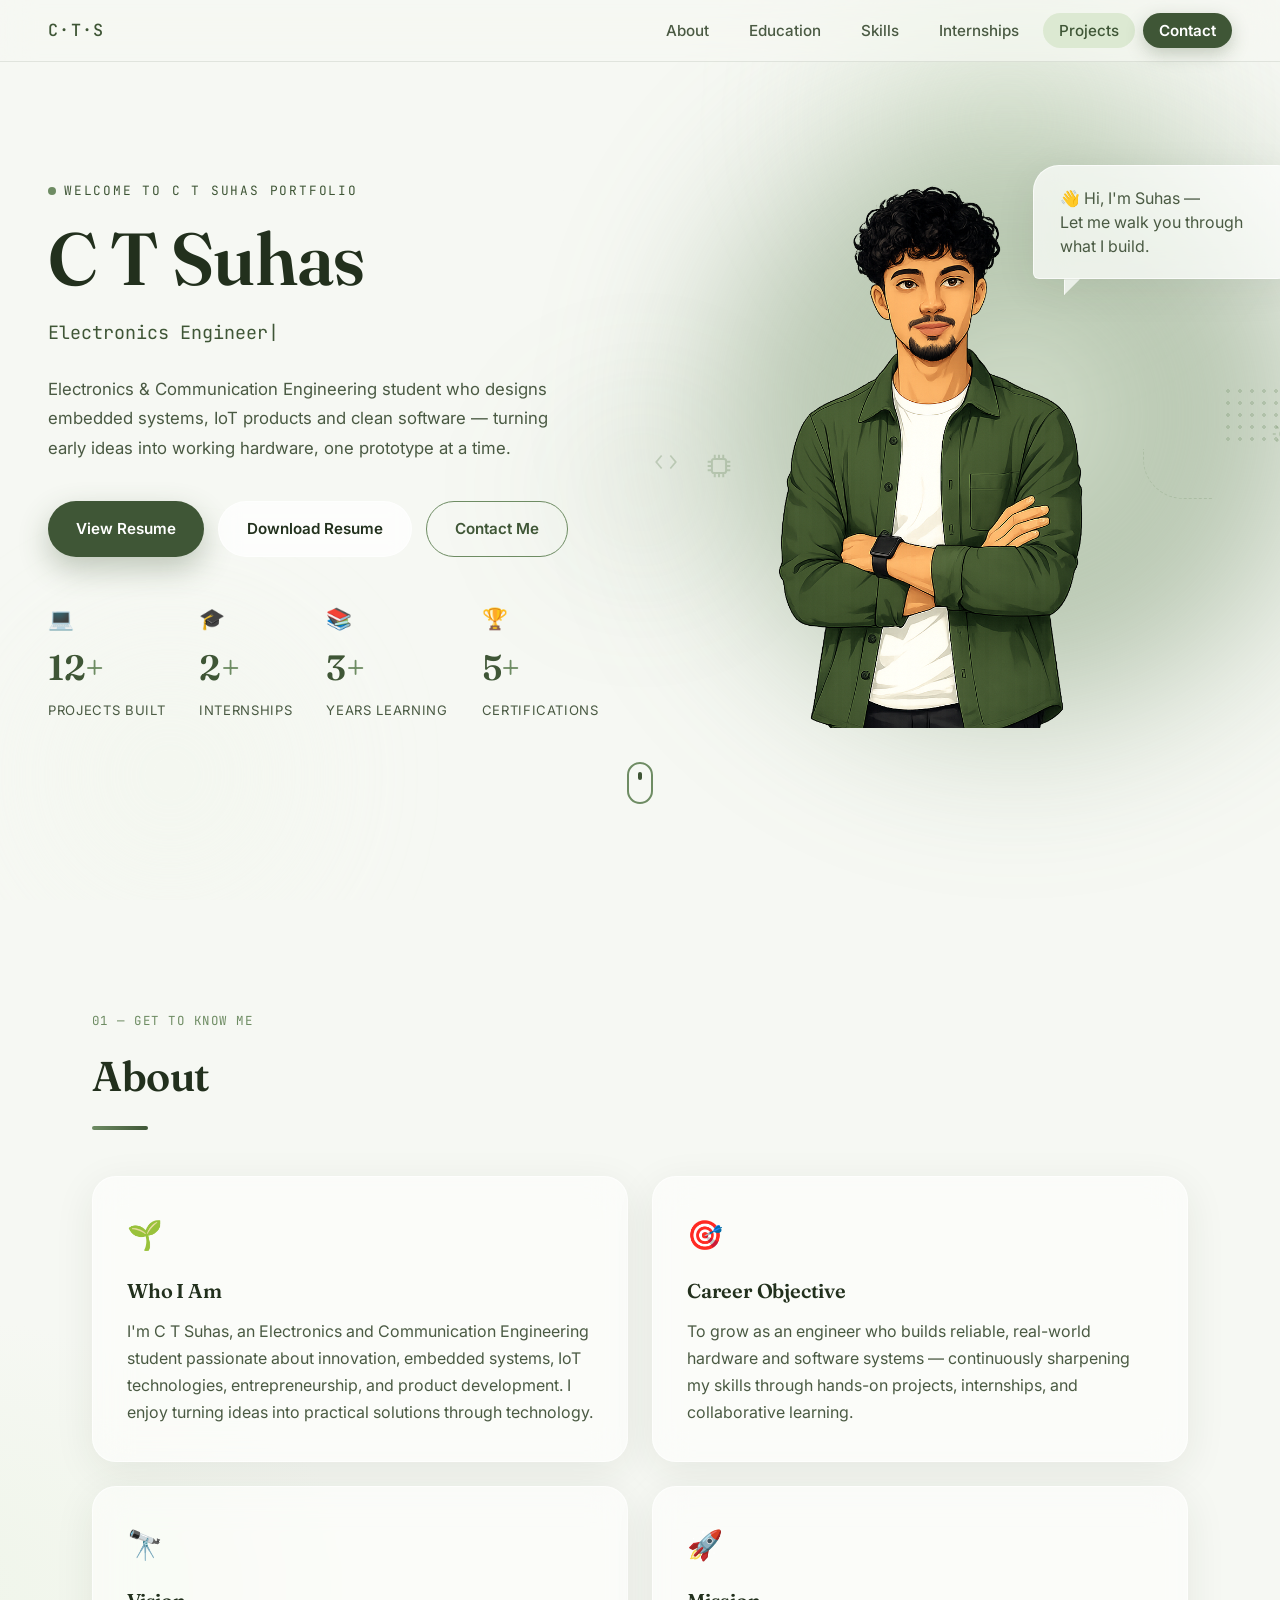
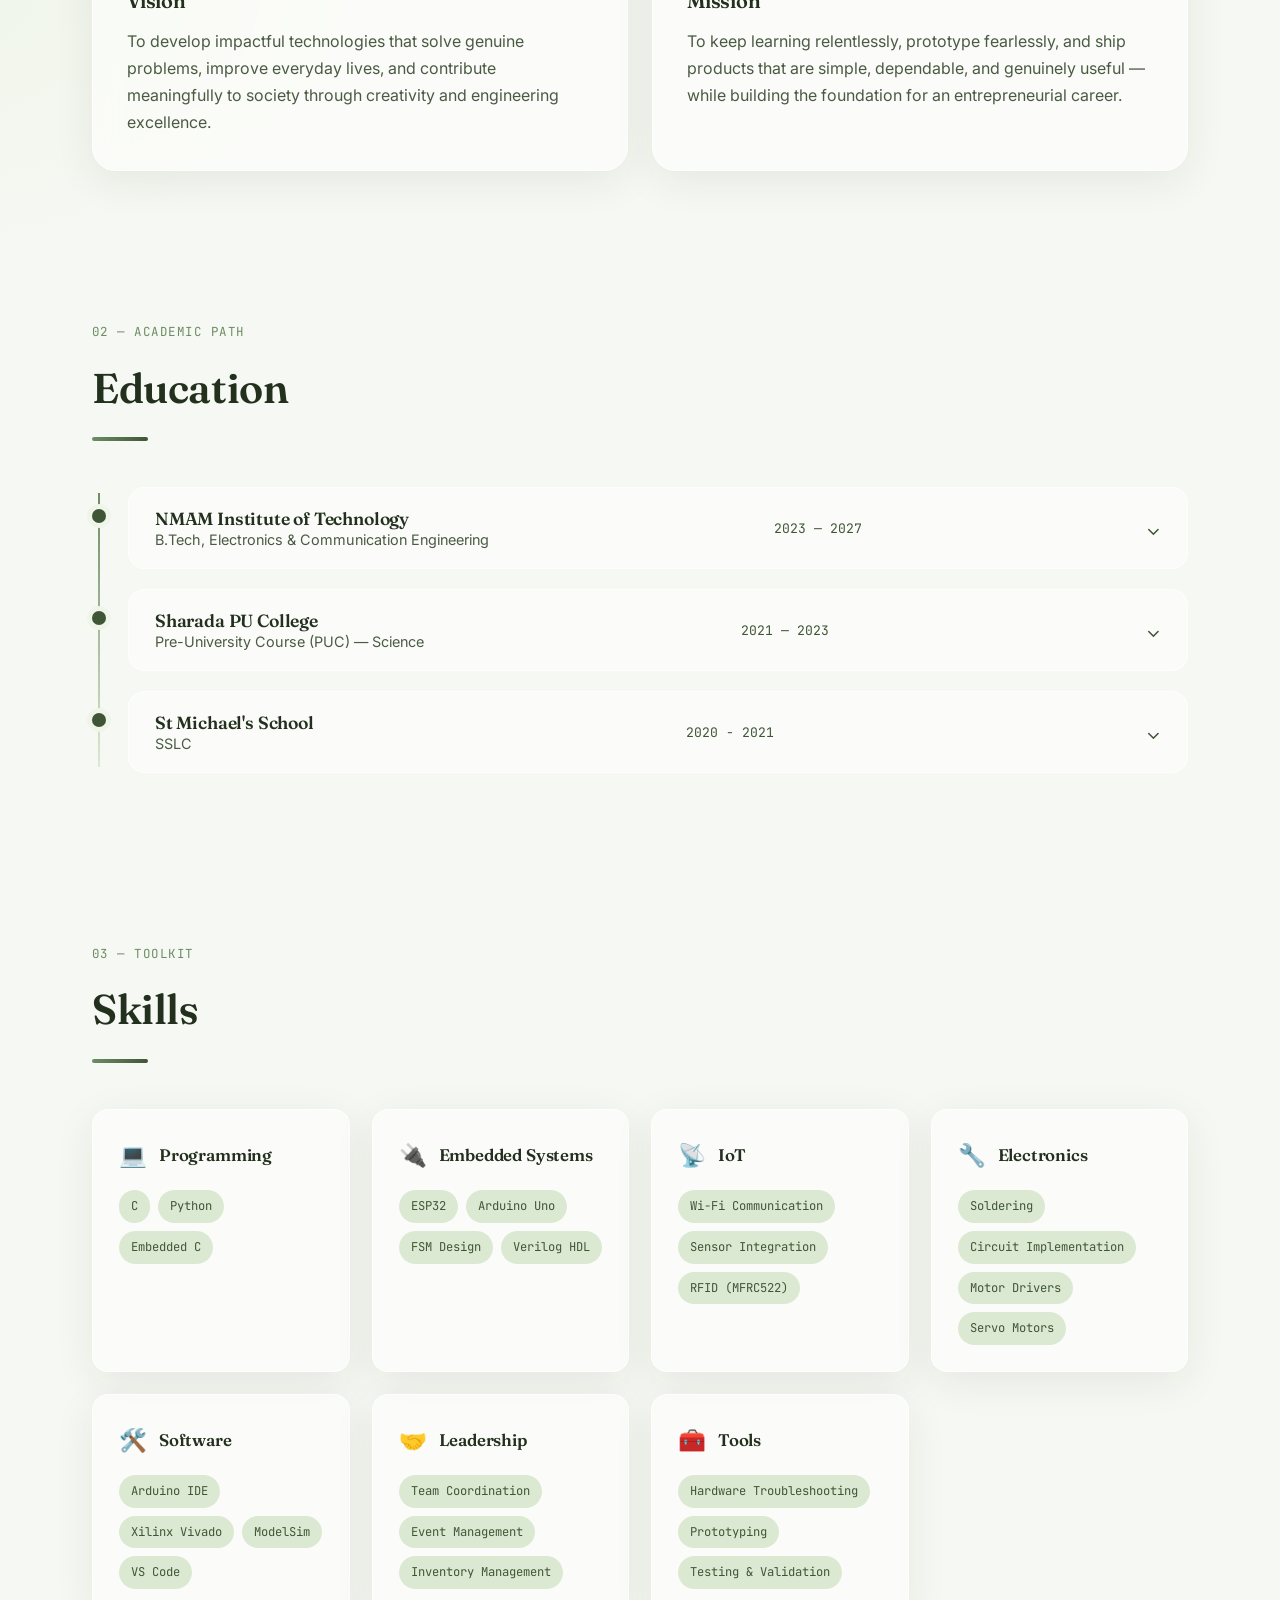
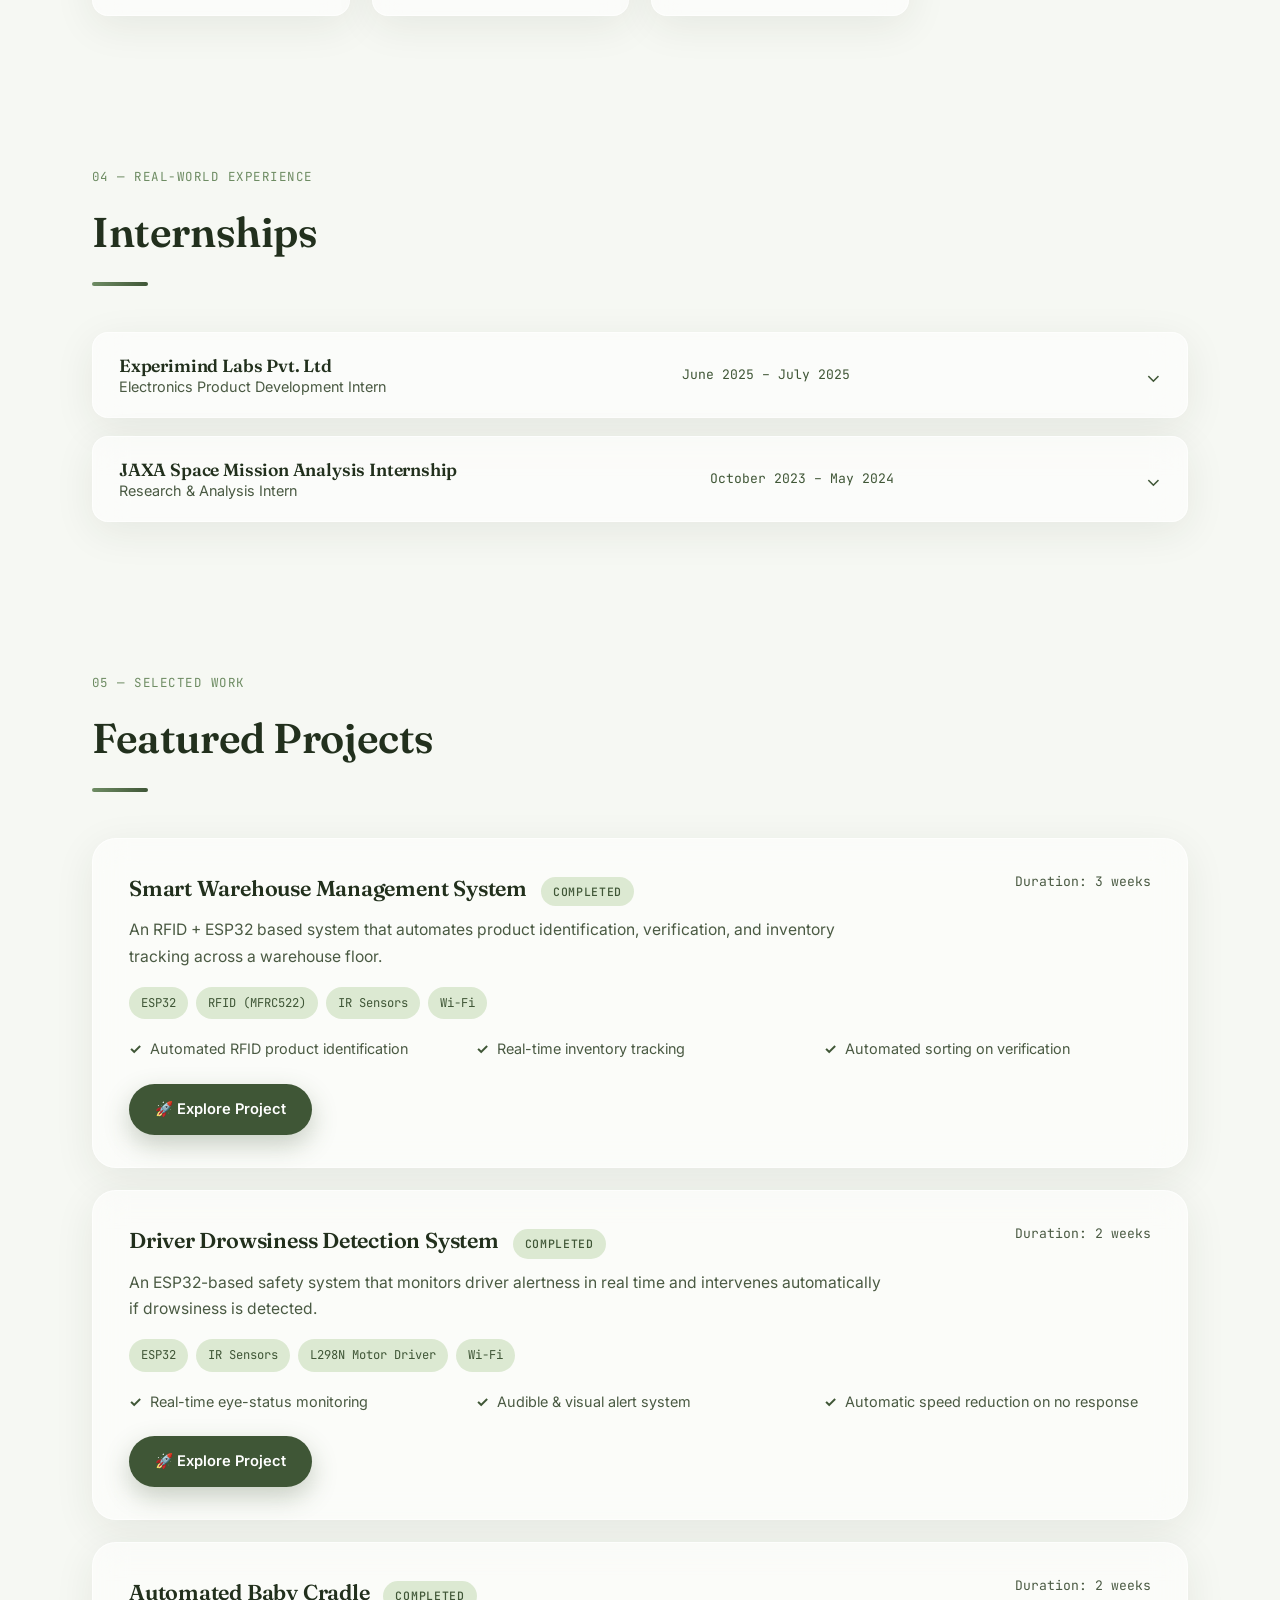
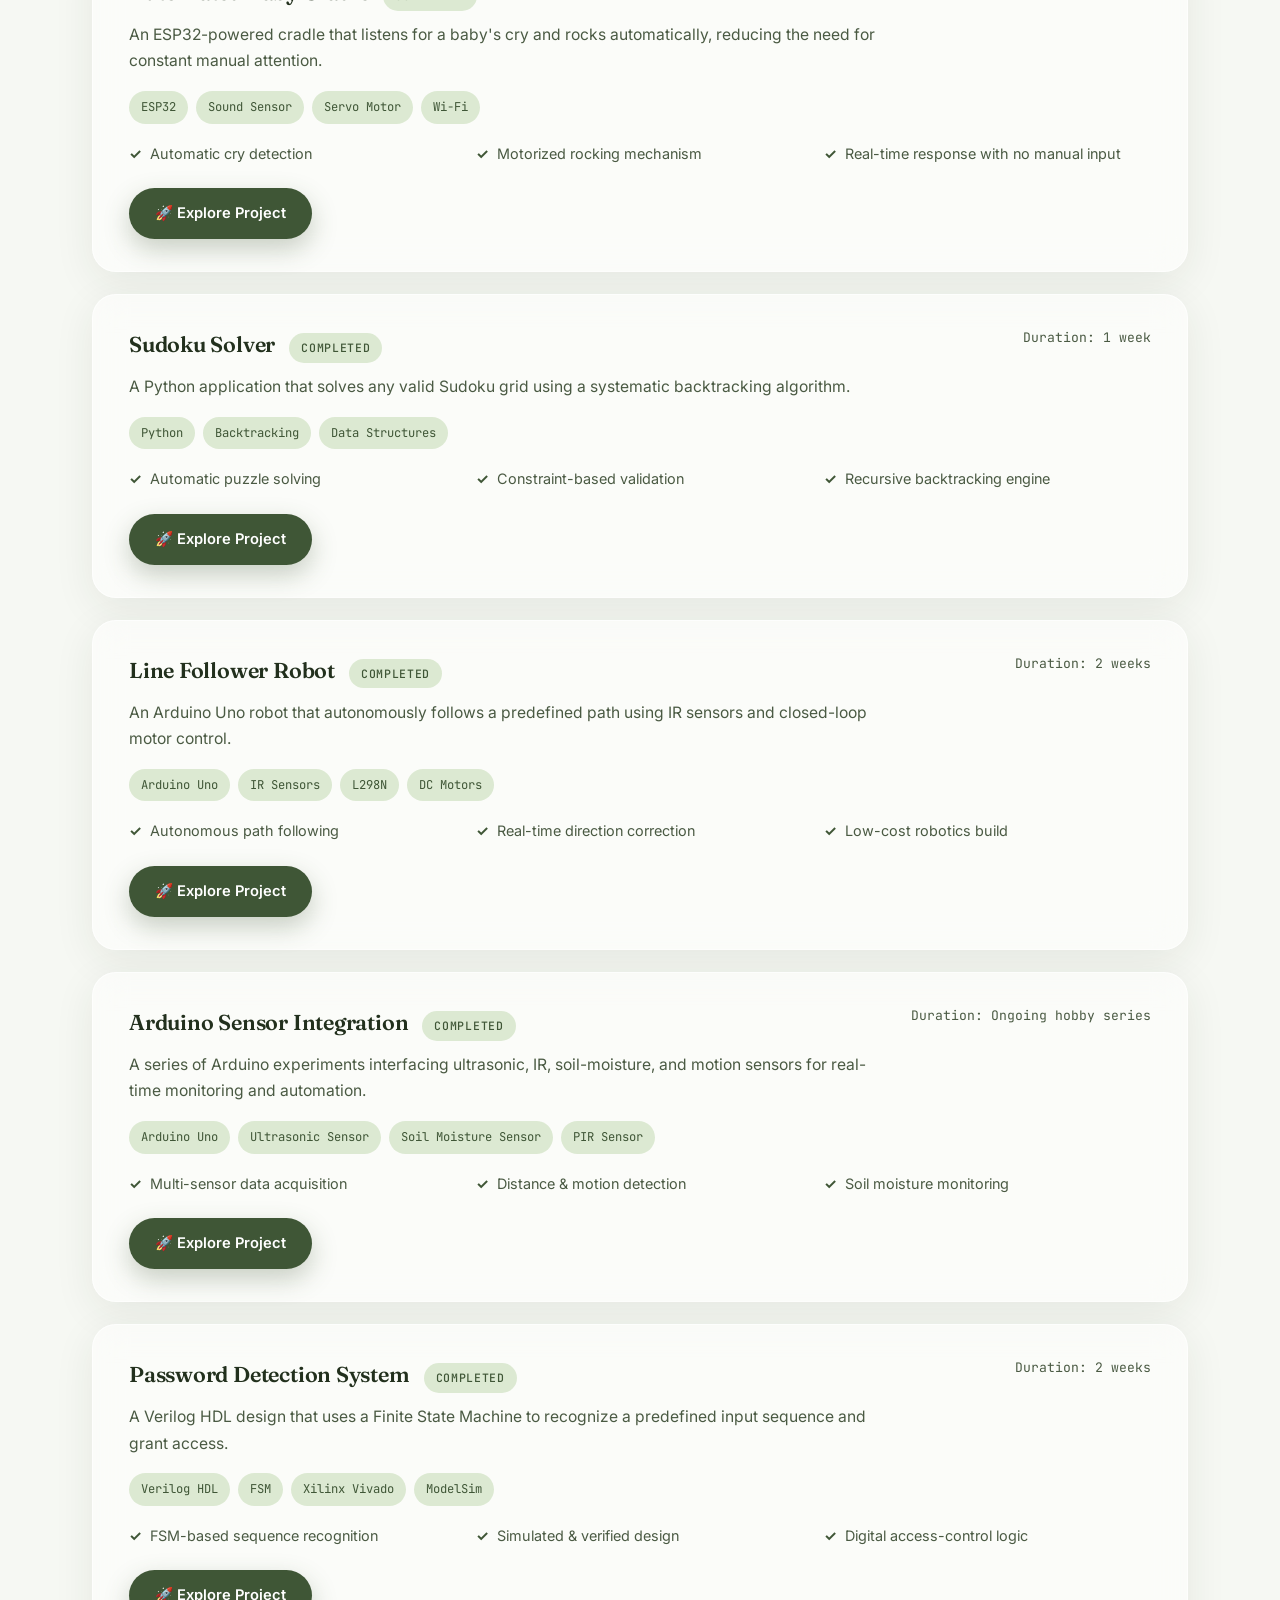
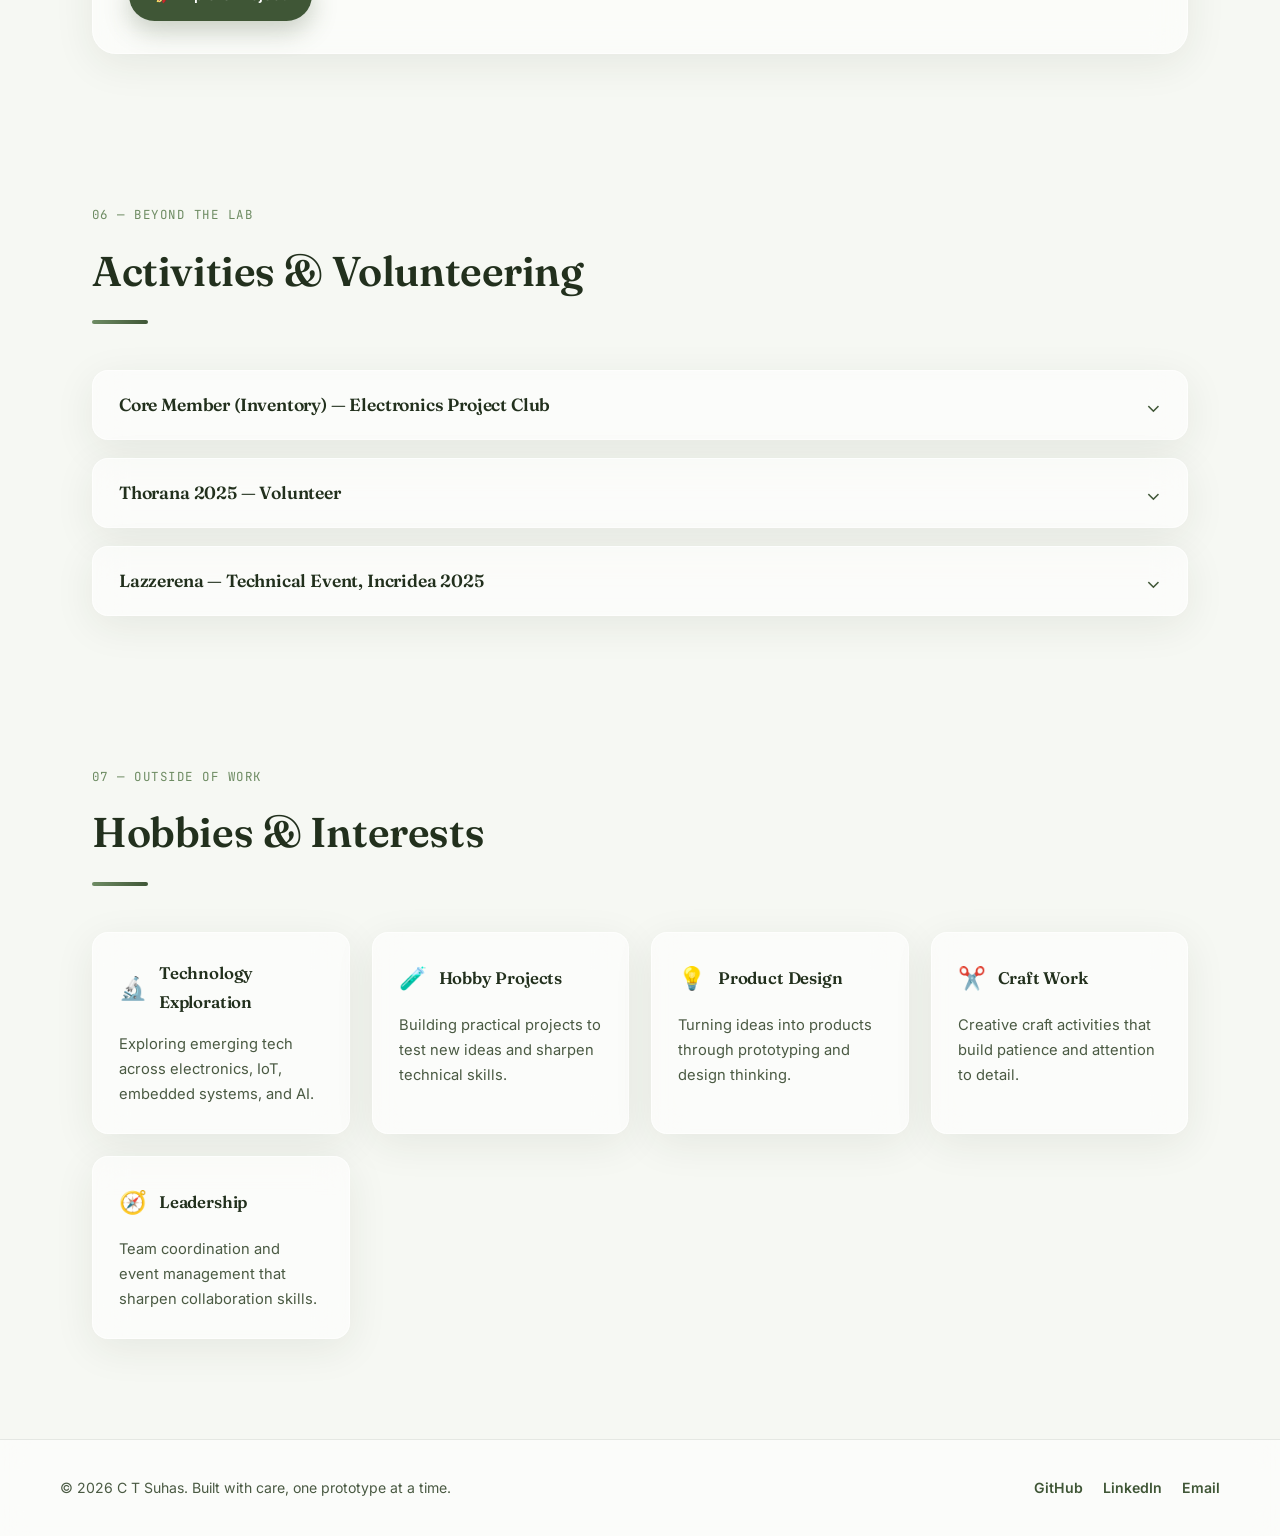
==== index.html @ 62b06393 "Initial portfolio deployment" ====
<!DOCTYPE html>
<html lang="en">
<head>
<meta charset="UTF-8">
<meta name="viewport" content="width=device-width, initial-scale=1.0">
<meta name="description" content="C T Suhas — Electronics &amp; Communication Engineering student, embedded systems and IoT builder, product-minded engineer.">
<title>C T Suhas — Portfolio</title>

<link rel="preconnect" href="https://fonts.googleapis.com">
<link rel="preconnect" href="https://fonts.gstatic.com" crossorigin>
<link href="https://fonts.googleapis.com/css2?family=Fraunces:opsz,wght@9..144,300;9..144,500;9..144,600;9..144,700&family=Inter:wght@300;400;500;600;700&family=JetBrains+Mono:wght@400;500&display=swap" rel="stylesheet">

<link rel="stylesheet" href="style.css">

<link rel="preload" as="image" href="assets/hero.png">
</head>
<body>

<!-- Scroll progress bar -->
<div class="scroll-progress" id="scrollProgress"></div>

<!-- FIXED NAVBAR -->
<nav class="navbar" id="navbar">
  <a href="#top" class="logo">C·T·S</a>

  <button class="nav-toggle" id="navToggle" aria-label="Toggle navigation" aria-expanded="false">
    <span></span><span></span><span></span>
  </button>

  <ul class="nav-links" id="navLinks">
    <li><a href="#about" data-nav>About</a></li>
    <li><a href="#education" data-nav>Education</a></li>
    <li><a href="#skills" data-nav>Skills</a></li>
    <li><a href="#internships" data-nav>Internships</a></li>
    <li><a href="#projects" data-nav>Projects</a></li>
    <li><a href="contact.html" class="nav-cta">Contact</a></li>
  </ul>
</nav>

<!-- HERO -->
<header class="hero" id="top">
  <div class="hero-orbs" aria-hidden="true">
    <span class="orb orb-1"></span>
    <span class="orb orb-2"></span>
    <span class="orb orb-3"></span>
  </div>

  <div class="hero-inner">
    <div class="hero-copy">
      <p class="eyebrow">Welcome to C T Suhas Portfolio</p>
      <h1 class="hero-name">C&nbsp;T&nbsp;Suhas</h1>
      <p class="hero-role">
        <span class="typing" id="typingText"></span><span class="cursor-blink">|</span>
      </p>
      <p class="hero-intro">
        Electronics &amp; Communication Engineering student who designs embedded systems,
        IoT products and clean software — turning early ideas into working hardware,
        one prototype at a time.
      </p>

      <div class="hero-actions">
        <a href="assets/C T_Suhas_Infosys_Resume.pdf" target="_blank" class="btn btn-primary">View Resume</a>
        <a href="assets/C T_Suhas_Infosys_Resume.pdf" download class="btn btn-ghost">Download Resume</a>
        <a href="contact.html" class="btn btn-outline">Contact Me</a>
      </div>

      <div class="hero-stats" id="counters">
        <div class="stat">
          <span class="stat-icon" aria-hidden="true">💻</span>
          <span class="stat-num" data-count="12">0</span>
          <span class="stat-label">Projects Built</span>
        </div>
        <div class="stat">
          <span class="stat-icon" aria-hidden="true">🎓</span>
          <span class="stat-num" data-count="2">0</span>
          <span class="stat-label">Internships</span>
        </div>
        <div class="stat">
          <span class="stat-icon" aria-hidden="true">📚</span>
          <span class="stat-num" data-count="3">0</span>
          <span class="stat-label">Years Learning</span>
        </div>
        <div class="stat">
          <span class="stat-icon" aria-hidden="true">🏆</span>
          <span class="stat-num" data-count="5">0</span>
          <span class="stat-label">Certifications</span>
        </div>
      </div>
    </div>

    <div class="hero-visual">
      <div class="hero-visual-deco" aria-hidden="true">
        <span class="deco-dots"></span>
        <svg class="deco-icon deco-chip" viewBox="0 0 24 24" fill="none" stroke="currentColor" stroke-width="1.4"><rect x="7" y="7" width="10" height="10" rx="1.5"/><path d="M9 7V4M12 7V4M15 7V4M9 20v-3M12 20v-3M15 20v-3M7 9H4M7 12H4M7 15H4M20 9h-3M20 12h-3M20 15h-3"/></svg>
        <svg class="deco-icon deco-code" viewBox="0 0 24 24" fill="none" stroke="currentColor" stroke-width="1.6"><path d="M8 6 3 12l5 6M16 6l5 6-5 6"/></svg>
        <svg class="deco-icon deco-gear" viewBox="0 0 24 24" fill="none" stroke="currentColor" stroke-width="1.3"><circle cx="12" cy="12" r="3.2"/><path d="M12 3v2.4M12 18.6V21M21 12h-2.4M5.4 12H3M18.1 5.9l-1.7 1.7M7.6 16.4l-1.7 1.7M18.1 18.1l-1.7-1.7M7.6 7.6 5.9 5.9"/></svg>
        <span class="deco-curve"></span>
      </div>

      <div class="hero-avatar" id="heroAvatar">
        <div class="hero-avatar-glow" aria-hidden="true"></div>
        <div class="hero-avatar-frame">
          <img src="assets/hero.png" class="hero-avatar-img" alt="C T Suhas illustrated avatar, arms crossed">
        </div>

        <div class="hero-avatar-bubble" id="heroAvatarBubble" role="status" aria-live="polite">
          <div class="hero-avatar-bubble-float">
            <button class="hero-avatar-bubble-close" id="heroAvatarBubbleClose" aria-label="Close message">&times;</button>
            <p>👋 Hi, I'm Suhas —<br>Let me walk you through what I build.</p>
          </div>
        </div>
      </div>

      <button class="hero-avatar-mobile-toggle" id="heroAvatarMobileToggle" aria-label="Show guide message">
        <img src="assets/hero.png" alt="C T Suhas avatar" class="hero-avatar-mobile-img">
      </button>

    </div>
  </div>

  <a href="#about" class="scroll-cue" aria-label="Scroll to About section">
    <span></span>
  </a>
</header>

<main class="container">

  <!-- ABOUT -->
  <section id="about" class="section">
    <p class="section-eyebrow">01 — Get to know me</p>
    <h2 class="section-title">About</h2>

    <div class="about-grid">
      <div class="about-card reveal">
        <div class="about-icon">🌱</div>
        <h3>Who I Am</h3>
        <p>
          I'm C T Suhas, an Electronics and Communication Engineering student passionate about
          innovation, embedded systems, IoT technologies, entrepreneurship, and product development.
          I enjoy turning ideas into practical solutions through technology.
        </p>
      </div>

      <div class="about-card reveal">
        <div class="about-icon">🎯</div>
        <h3>Career Objective</h3>
        <p>
          To grow as an engineer who builds reliable, real-world hardware and software systems —
          continuously sharpening my skills through hands-on projects, internships, and collaborative
          learning.
        </p>
      </div>

      <div class="about-card reveal">
        <div class="about-icon">🔭</div>
        <h3>Vision</h3>
        <p>
          To develop impactful technologies that solve genuine problems, improve everyday lives,
          and contribute meaningfully to society through creativity and engineering excellence.
        </p>
      </div>

      <div class="about-card reveal">
        <div class="about-icon">🚀</div>
        <h3>Mission</h3>
        <p>
          To keep learning relentlessly, prototype fearlessly, and ship products that are simple,
          dependable, and genuinely useful — while building the foundation for an entrepreneurial career.
        </p>
      </div>
    </div>
  </section>

  <!-- EDUCATION -->
  <section id="education" class="section">
    <p class="section-eyebrow">02 — Academic path</p>
    <h2 class="section-title">Education</h2>

    <div class="timeline">

      <div class="timeline-item reveal">
        <div class="timeline-dot"></div>
        <button class="timeline-header" data-accordion="edu1" aria-expanded="false">
          <div>
            <h3>NMAM Institute of Technology</h3>
            <p class="timeline-sub">B.Tech, Electronics &amp; Communication Engineering</p>
          </div>
          <span class="timeline-meta">2023 — 2027</span>
          <span class="chevron">⌄</span>
        </button>
        <div class="timeline-body" id="edu1">
          <div class="timeline-body-inner">
            <p><strong>Location:</strong> Nitte, Karkala</p>
            <p><strong>Degree:</strong> Bachelor of Technology in Electronics and Communication Engineering</p>
            <p><strong>Highlights:</strong> Core member of the Electronics Project Club, active in hands-on embedded systems and IoT project work alongside coursework.</p>
          </div>
        </div>
      </div>

      <div class="timeline-item reveal">
        <div class="timeline-dot"></div>
        <button class="timeline-header" data-accordion="edu2" aria-expanded="false">
          <div>
            <h3>Sharada PU College</h3>
            <p class="timeline-sub">Pre-University Course (PUC) — Science</p>
          </div>
          <span class="timeline-meta">2021 — 2023</span>
          <span class="chevron">⌄</span>
        </button>
        <div class="timeline-body" id="edu2">
          <div class="timeline-body-inner">
            <p><strong>Location:</strong> Kodial Bail, Mangalore</p>
            <p><strong>Focus:</strong> Physics, Chemistry, Mathematics — building the foundation for engineering studies.</p>
          </div>
        </div>
      </div>

      <div class="timeline-item reveal">
        <div class="timeline-dot"></div>
        <button class="timeline-header" data-accordion="edu3" aria-expanded="false">
          <div>
            <h3>St Michael's School</h3>
            <p class="timeline-sub">SSLC</p>
          </div>
          <span class="timeline-meta">2020 - 2021</span>
          <span class="chevron">⌄</span>
        </button>
        <div class="timeline-body" id="edu3">
          <div class="timeline-body-inner">
            <p><strong>Location:</strong> Madikeri</p>
            <p><strong>Achievements:</strong> Completed secondary schooling with a strong foundation in mathematics and science.</p>
          </div>
        </div>
      </div>

    </div>
  </section>

  <!-- SKILLS -->
  <section id="skills" class="section">
    <p class="section-eyebrow">03 — Toolkit</p>
    <h2 class="section-title">Skills</h2>

    <div class="skills-grid">

      <div class="skill-card reveal">
        <div class="skill-card-head">
          <span class="skill-icon">💻</span>
          <h3>Programming</h3>
        </div>
        <div class="skill-tags">
          <span>C</span><span>Python</span><span>Embedded C</span>
        </div>
      </div>

      <div class="skill-card reveal">
        <div class="skill-card-head">
          <span class="skill-icon">🔌</span>
          <h3>Embedded Systems</h3>
        </div>
        <div class="skill-tags">
          <span>ESP32</span><span>Arduino Uno</span><span>FSM Design</span><span>Verilog HDL</span>
        </div>
      </div>

      <div class="skill-card reveal">
        <div class="skill-card-head">
          <span class="skill-icon">📡</span>
          <h3>IoT</h3>
        </div>
        <div class="skill-tags">
          <span>Wi-Fi Communication</span><span>Sensor Integration</span><span>RFID (MFRC522)</span>
        </div>
      </div>

      <div class="skill-card reveal">
        <div class="skill-card-head">
          <span class="skill-icon">🔧</span>
          <h3>Electronics</h3>
        </div>
        <div class="skill-tags">
          <span>Soldering</span><span>Circuit Implementation</span><span>Motor Drivers</span><span>Servo Motors</span>
        </div>
      </div>

      <div class="skill-card reveal">
        <div class="skill-card-head">
          <span class="skill-icon">🛠️</span>
          <h3>Software</h3>
        </div>
        <div class="skill-tags">
          <span>Arduino IDE</span><span>Xilinx Vivado</span><span>ModelSim</span><span>VS Code</span>
        </div>
      </div>

      <div class="skill-card reveal">
        <div class="skill-card-head">
          <span class="skill-icon">🤝</span>
          <h3>Leadership</h3>
        </div>
        <div class="skill-tags">
          <span>Team Coordination</span><span>Event Management</span><span>Inventory Management</span>
        </div>
      </div>

      <div class="skill-card reveal">
        <div class="skill-card-head">
          <span class="skill-icon">🧰</span>
          <h3>Tools</h3>
        </div>
        <div class="skill-tags">
          <span>Hardware Troubleshooting</span><span>Prototyping</span><span>Testing &amp; Validation</span>
        </div>
      </div>

    </div>
  </section>

  <!-- INTERNSHIPS -->
  <section id="internships" class="section">
    <p class="section-eyebrow">04 — Real-world experience</p>
    <h2 class="section-title">Internships</h2>

    <div class="cards-stack">

      <article class="expand-card reveal">
        <button class="expand-header" data-accordion="intern1" aria-expanded="false">
          <div>
            <h3>Experimind Labs Pvt. Ltd</h3>
            <p class="expand-sub">Electronics Product Development Intern</p>
          </div>
          <span class="expand-meta">June 2025 – July 2025</span>
          <span class="chevron">⌄</span>
        </button>
        <div class="expand-body" id="intern1">
          <div class="expand-body-inner">
            <h4>Responsibilities</h4>
            <ul>
              <li>Circuit implementation and hardware integration for electronic products</li>
              <li>Prototype development, troubleshooting, and system testing</li>
              <li>Validation of electronic systems in collaboration with the engineering team</li>
            </ul>
            <h4>Technologies Used</h4>
            <div class="skill-tags"><span>Circuit Design</span><span>Hardware Integration</span><span>Testing &amp; Validation</span></div>
            <h4>Key Achievements</h4>
            <p>Contributed directly to real product development processes, gaining practical exposure to end-to-end hardware engineering workflows.</p>
          </div>
        </div>
      </article>

      <article class="expand-card reveal">
        <button class="expand-header" data-accordion="intern2" aria-expanded="false">
          <div>
            <h3>JAXA Space Mission Analysis Internship</h3>
            <p class="expand-sub">Research &amp; Analysis Intern</p>
          </div>
          <span class="expand-meta">October 2023 – May 2024</span>
          <span class="chevron">⌄</span>
        </button>
        <div class="expand-body" id="intern2">
          <div class="expand-body-inner">
            <h4>Responsibilities</h4>
            <ul>
              <li>In-depth study of JAXA space missions and their outcomes</li>
              <li>Analysis of mission success rates, failures, and technological advancements</li>
              <li>Research into satellite technology, robotics, and risk management</li>
            </ul>
            <h4>Technologies Used</h4>
            <div class="skill-tags"><span>Satellite Systems</span><span>Robotics</span><span>Risk Analysis</span></div>
            <h4>Key Achievements</h4>
            <p>Built a deeper understanding of modern aerospace systems and the engineering discipline behind space exploration.</p>
          </div>
        </div>
      </article>

    </div>
  </section>

  <!-- PROJECTS -->
  <section id="projects" class="section">
    <p class="section-eyebrow">05 — Selected work</p>
    <h2 class="section-title">Featured Projects</h2>

    <div class="projects-list">

      <article class="project-row reveal">
        <div class="project-row-head">
          <h3>Smart Warehouse Management System</h3>
          <span class="project-status status-completed">Completed</span>
        </div>
        <span class="project-meta">Duration: 3 weeks</span>
        <p class="project-desc">An RFID + ESP32 based system that automates product identification, verification, and inventory tracking across a warehouse floor.</p>
        <div class="project-tags skill-tags">
          <span>ESP32</span><span>RFID (MFRC522)</span><span>IR Sensors</span><span>Wi-Fi</span>
        </div>
        <ul class="project-features">
          <li>Automated RFID product identification</li>
          <li>Real-time inventory tracking</li>
          <li>Automated sorting on verification</li>
        </ul>
        <a href="Inventory management.html" class="project-explore">🚀 Explore Project</a>
      </article>

      <article class="project-row reveal">
        <div class="project-row-head">
          <h3>Driver Drowsiness Detection System</h3>
          <span class="project-status status-completed">Completed</span>
        </div>
        <span class="project-meta">Duration: 2 weeks</span>
        <p class="project-desc">An ESP32-based safety system that monitors driver alertness in real time and intervenes automatically if drowsiness is detected.</p>
        <div class="project-tags skill-tags">
          <span>ESP32</span><span>IR Sensors</span><span>L298N Motor Driver</span><span>Wi-Fi</span>
        </div>
        <ul class="project-features">
          <li>Real-time eye-status monitoring</li>
          <li>Audible &amp; visual alert system</li>
          <li>Automatic speed reduction on no response</li>
        </ul>
        <a href="Driver drowsiness.html" class="project-explore">🚀 Explore Project</a>
      </article>

      <article class="project-row reveal">
        <div class="project-row-head">
          <h3>Automated Baby Cradle</h3>
          <span class="project-status status-completed">Completed</span>
        </div>
        <span class="project-meta">Duration: 2 weeks</span>
        <p class="project-desc">An ESP32-powered cradle that listens for a baby's cry and rocks automatically, reducing the need for constant manual attention.</p>
        <div class="project-tags skill-tags">
          <span>ESP32</span><span>Sound Sensor</span><span>Servo Motor</span><span>Wi-Fi</span>
        </div>
        <ul class="project-features">
          <li>Automatic cry detection</li>
          <li>Motorized rocking mechanism</li>
          <li>Real-time response with no manual input</li>
        </ul>
        <a href="Baby cradle.html" class="project-explore">🚀 Explore Project</a>
      </article>

      <article class="project-row reveal">
        <div class="project-row-head">
          <h3>Sudoku Solver</h3>
          <span class="project-status status-completed">Completed</span>
        </div>
        <span class="project-meta">Duration: 1 week</span>
        <p class="project-desc">A Python application that solves any valid Sudoku grid using a systematic backtracking algorithm.</p>
        <div class="project-tags skill-tags">
          <span>Python</span><span>Backtracking</span><span>Data Structures</span>
        </div>
        <ul class="project-features">
          <li>Automatic puzzle solving</li>
          <li>Constraint-based validation</li>
          <li>Recursive backtracking engine</li>
        </ul>
        <a href="Sudoku solver.html" class="project-explore">🚀 Explore Project</a>
      </article>

      <article class="project-row reveal">
        <div class="project-row-head">
          <h3>Line Follower Robot</h3>
          <span class="project-status status-completed">Completed</span>
        </div>
        <span class="project-meta">Duration: 2 weeks</span>
        <p class="project-desc">An Arduino Uno robot that autonomously follows a predefined path using IR sensors and closed-loop motor control.</p>
        <div class="project-tags skill-tags">
          <span>Arduino Uno</span><span>IR Sensors</span><span>L298N</span><span>DC Motors</span>
        </div>
        <ul class="project-features">
          <li>Autonomous path following</li>
          <li>Real-time direction correction</li>
          <li>Low-cost robotics build</li>
        </ul>
        <a href="Line follower.html" class="project-explore">🚀 Explore Project</a>
      </article>

      <article class="project-row reveal">
        <div class="project-row-head">
          <h3>Arduino Sensor Integration</h3>
          <span class="project-status status-completed">Completed</span>
        </div>
        <span class="project-meta">Duration: Ongoing hobby series</span>
        <p class="project-desc">A series of Arduino experiments interfacing ultrasonic, IR, soil-moisture, and motion sensors for real-time monitoring and automation.</p>
        <div class="project-tags skill-tags">
          <span>Arduino Uno</span><span>Ultrasonic Sensor</span><span>Soil Moisture Sensor</span><span>PIR Sensor</span>
        </div>
        <ul class="project-features">
          <li>Multi-sensor data acquisition</li>
          <li>Distance &amp; motion detection</li>
          <li>Soil moisture monitoring</li>
        </ul>
        <a href="Sensor integration.html" class="project-explore">🚀 Explore Project</a>
      </article>

      <article class="project-row reveal">
        <div class="project-row-head">
          <h3>Password Detection System</h3>
          <span class="project-status status-completed">Completed</span>
        </div>
        <span class="project-meta">Duration: 2 weeks</span>
        <p class="project-desc">A Verilog HDL design that uses a Finite State Machine to recognize a predefined input sequence and grant access.</p>
        <div class="project-tags skill-tags">
          <span>Verilog HDL</span><span>FSM</span><span>Xilinx Vivado</span><span>ModelSim</span>
        </div>
        <ul class="project-features">
          <li>FSM-based sequence recognition</li>
          <li>Simulated &amp; verified design</li>
          <li>Digital access-control logic</li>
        </ul>
        <a href="Password detector.html" class="project-explore">🚀 Explore Project</a>
      </article>

    </div>
  </section>

  <!-- ACTIVITIES -->
  <section id="activities" class="section">
    <p class="section-eyebrow">06 — Beyond the lab</p>
    <h2 class="section-title">Activities &amp; Volunteering</h2>

    <div class="cards-stack">
      <article class="expand-card reveal">
        <button class="expand-header" data-accordion="activity1" aria-expanded="false">
          <div><h3>Core Member (Inventory) — Electronics Project Club</h3></div>
          <span class="chevron">⌄</span>
        </button>
        <div class="expand-body" id="activity1">
          <div class="expand-body-inner">
            <p>Managed inventory of electronic components, tools, and project resources, ensuring equipment availability for technical projects and workshops.</p>
          </div>
        </div>
      </article>

      <article class="expand-card reveal">
        <button class="expand-header" data-accordion="activity2" aria-expanded="false">
          <div><h3>Thorana 2025 — Volunteer</h3></div>
          <span class="chevron">⌄</span>
        </button>
        <div class="expand-body" id="activity2">
          <div class="expand-body-inner">
            <p>Contributed to organizing NMAM Institute of Technology's major cultural and technical fest — coordination, logistics, and on-site operations.</p>
          </div>
        </div>
      </article>

      <article class="expand-card reveal">
        <button class="expand-header" data-accordion="activity3" aria-expanded="false">
          <div><h3>Lazzerena — Technical Event, Incridea 2025</h3></div>
          <span class="chevron">⌄</span>
        </button>
        <div class="expand-body" id="activity3">
          <div class="expand-body-inner">
            <p>Assisted with event setup, participant coordination, and technical support for a flagship technical competition.</p>
          </div>
        </div>
      </article>
    </div>
  </section>

  <!-- HOBBIES -->
  <section id="hobbies" class="section">
    <p class="section-eyebrow">07 — Outside of work</p>
    <h2 class="section-title">Hobbies &amp; Interests</h2>

    <div class="skills-grid">
      <div class="skill-card reveal"><div class="skill-card-head"><span class="skill-icon">🔬</span><h3>Technology Exploration</h3></div><p class="skill-text">Exploring emerging tech across electronics, IoT, embedded systems, and AI.</p></div>
      <div class="skill-card reveal"><div class="skill-card-head"><span class="skill-icon">🧪</span><h3>Hobby Projects</h3></div><p class="skill-text">Building practical projects to test new ideas and sharpen technical skills.</p></div>
      <div class="skill-card reveal"><div class="skill-card-head"><span class="skill-icon">💡</span><h3>Product Design</h3></div><p class="skill-text">Turning ideas into products through prototyping and design thinking.</p></div>
      <div class="skill-card reveal"><div class="skill-card-head"><span class="skill-icon">✂️</span><h3>Craft Work</h3></div><p class="skill-text">Creative craft activities that build patience and attention to detail.</p></div>
      <div class="skill-card reveal"><div class="skill-card-head"><span class="skill-icon">🧭</span><h3>Leadership</h3></div><p class="skill-text">Team coordination and event management that sharpen collaboration skills.</p></div>
    </div>
  </section>

</main>

<!-- FOOTER -->
<footer class="site-footer">
  <div class="footer-inner">
    <p>&copy; <span id="year"></span> C T Suhas. Built with care, one prototype at a time.</p>
    <div class="footer-socials">
      <a href="https://github.com/" target="_blank" aria-label="GitHub">GitHub</a>
      <a href="https://linkedin.com/" target="_blank" aria-label="LinkedIn">LinkedIn</a>
      <a href="mailto:ctsuhas00@gmail.com" aria-label="Email">Email</a>
    </div>
  </div>
</footer>

<button class="back-to-top" id="backToTop" aria-label="Back to top">↑</button>

<script src="script.js"></script>
</body>
</html>
---- style.css ----
/* =====================================================================
   C T SUHAS — PORTFOLIO
   Design tokens: soft sage green + off-white, subtle glassmorphism.
   Display face: Fraunces (editorial serif, used sparingly for headings)
   Body/UI face: Inter | Utility/label face: JetBrains Mono
===================================================================== */

:root{
  /* -- palette -- */
  --bg:            #F6F8F3;
  --bg-deep:       #EAF0E3;
  --surface:       #FFFFFF;
  --glass:         rgba(255,255,255,0.55);
  --glass-strong:  rgba(255,255,255,0.72);
  --glass-border:  rgba(255,255,255,0.65);

  --forest:        #22301D;   /* primary text */
  --forest-soft:   #4A5A43;   /* secondary text */
  --sage:          #6E8C63;   /* primary accent */
  --sage-deep:     #3F5636;   /* deep accent / hover */
  --sage-pale:     #DCE9D2;   /* pale fill */
  --sage-mist:     #EFF5E9;   /* faint fill */

  --line:          rgba(34,48,29,0.10);

  /* -- type -- */
  --font-display: 'Fraunces', serif;
  --font-body: 'Inter', sans-serif;
  --font-mono: 'JetBrains Mono', monospace;

  /* -- layout -- */
  --radius-lg: 24px;
  --radius-md: 16px;
  --radius-sm: 10px;
  --shadow-soft: 0 10px 40px rgba(34,48,29,0.08);
  --shadow-lift: 0 20px 60px rgba(34,48,29,0.14);
  --ease: cubic-bezier(0.22, 1, 0.36, 1);
}

/* =========================
   RESET & BASE
========================= */
*, *::before, *::after{
  margin:0; padding:0; box-sizing:border-box;
}

html{
  scroll-behavior:smooth;
}

body{
  font-family:var(--font-body);
  background:
    radial-gradient(1100px 600px at 85% -10%, var(--bg-deep) 0%, transparent 60%),
    radial-gradient(900px 500px at -10% 20%, var(--sage-mist) 0%, transparent 55%),
    var(--bg);
  color:var(--forest);
  line-height:1.7;
  -webkit-font-smoothing:antialiased;
  overflow-x:hidden;
}

img{ max-width:100%; display:block; }
a{ color:inherit; }
ul{ list-style:none; }

::selection{ background:var(--sage-pale); color:var(--forest); }

:focus-visible{
  outline:2px solid var(--sage-deep);
  outline-offset:3px;
  border-radius:4px;
}

@media (prefers-reduced-motion: reduce){
  *{ animation-duration:0.001ms !important; animation-iteration-count:1 !important; transition-duration:0.001ms !important; scroll-behavior:auto !important; }
}

h1,h2,h3,h4{
  font-family:var(--font-display);
  color:var(--forest);
  font-weight:600;
  letter-spacing:-0.01em;
}

p{ color:var(--forest-soft); }

/* =========================
   SCROLL PROGRESS BAR
========================= */
.scroll-progress{
  position:fixed;
  top:0; left:0;
  height:3px;
  width:0%;
  background:linear-gradient(90deg, var(--sage), var(--sage-deep));
  z-index:2000;
  transition:width 0.1s linear;
}

/* =========================
   NAVBAR
========================= */
.navbar{
  position:fixed;
  top:0; left:0; right:0;
  z-index:1000;
  display:flex;
  align-items:center;
  justify-content:space-between;
  padding:16px 48px;
  background:rgba(246,248,243,0.65);
  backdrop-filter:blur(16px) saturate(140%);
  -webkit-backdrop-filter:blur(16px) saturate(140%);
  border-bottom:1px solid var(--line);
  transition:padding 0.3s var(--ease), background 0.3s var(--ease), box-shadow 0.3s var(--ease);
}

.navbar.scrolled{
  padding:10px 48px;
  box-shadow:var(--shadow-soft);
}

.logo{
  font-family:var(--font-mono);
  font-weight:500;
  font-size:1.05rem;
  letter-spacing:0.08em;
  color:var(--sage-deep);
  text-decoration:none;
}

.nav-links{
  display:flex;
  align-items:center;
  gap:8px;
}

.nav-links li a{
  position:relative;
  text-decoration:none;
  font-weight:500;
  font-size:0.95rem;
  color:var(--forest-soft);
  padding:8px 16px;
  border-radius:100px;
  transition:color 0.25s var(--ease), background 0.25s var(--ease);
}

.nav-links li a:hover{
  color:var(--forest);
  background:var(--glass-strong);
}

.nav-links li a.active{
  color:var(--sage-deep);
  background:var(--sage-pale);
}

.nav-cta{
  background:var(--sage-deep) !important;
  color:#fff !important;
  font-weight:600 !important;
  box-shadow:0 6px 18px rgba(63,86,54,0.28);
}

.nav-cta:hover{
  background:var(--forest) !important;
  transform:translateY(-1px);
}

.nav-toggle{
  display:none;
  flex-direction:column;
  gap:5px;
  background:none;
  border:none;
  cursor:pointer;
  padding:6px;
}

.nav-toggle span{
  width:22px; height:2px;
  background:var(--forest);
  border-radius:2px;
  transition:0.3s var(--ease);
}

/* =========================
   HERO
========================= */
.hero{
  position:relative;
  min-height:100vh;
  display:flex;
  flex-direction:column;
  justify-content:center;
  padding:140px 48px 60px;
  overflow:hidden;
}

.hero-orbs{
  position:absolute;
  inset:0;
  z-index:0;
  pointer-events:none;
}

.orb{
  position:absolute;
  border-radius:50%;
  filter:blur(70px);
  opacity:0.55;
  animation:float 16s ease-in-out infinite;
}

.orb-1{
  width:420px; height:420px;
  background:radial-gradient(circle, var(--sage-pale), transparent 70%);
  top:-10%; right:5%;
}

.orb-2{
  width:340px; height:340px;
  background:radial-gradient(circle, var(--sage-mist), transparent 70%);
  bottom:-5%; left:0%;
  animation-delay:-6s;
}

.orb-3{
  width:260px; height:260px;
  background:radial-gradient(circle, rgba(110,140,99,0.25), transparent 70%);
  top:40%; left:40%;
  animation-delay:-10s;
}

@keyframes float{
  0%,100%{ transform:translate(0,0) scale(1); }
  50%{ transform:translate(30px,-30px) scale(1.08); }
}

.hero-inner{
  position:relative;
  z-index:1;
  max-width:1200px;
  margin:0 auto;
  width:100%;
  display:grid;
  grid-template-columns:1.15fr 0.85fr;
  gap:64px;
  align-items:center;
}

.eyebrow{
  font-family:var(--font-mono);
  font-size:0.8rem;
  letter-spacing:0.14em;
  text-transform:uppercase;
  color:var(--sage-deep);
  margin-bottom:18px;
  display:inline-flex;
  align-items:center;
  gap:8px;
}

.eyebrow::before{
  content:'';
  width:8px; height:8px;
  border-radius:50%;
  background:var(--sage);
  display:inline-block;
}

.hero-name{
  font-size:clamp(2.6rem, 6vw, 4.6rem);
  line-height:1.05;
  margin-bottom:20px;
}

.hero-role{
  font-family:var(--font-mono);
  font-size:1.15rem;
  color:var(--sage-deep);
  margin-bottom:26px;
  min-height:1.6em;
}

.cursor-blink{
  animation:blink 0.9s step-end infinite;
  color:var(--sage-deep);
}

@keyframes blink{
  50%{ opacity:0; }
}

.hero-intro{
  max-width:520px;
  font-size:1.05rem;
  line-height:1.75;
  color:var(--forest-soft);
  margin-bottom:38px;
}

.hero-actions{
  display:flex;
  flex-wrap:wrap;
  gap:14px;
  margin-bottom:52px;
}

.btn{
  display:inline-flex;
  align-items:center;
  justify-content:center;
  text-decoration:none;
  font-weight:600;
  font-size:0.95rem;
  padding:14px 28px;
  border-radius:100px;
  transition:transform 0.25s var(--ease), box-shadow 0.25s var(--ease), background 0.25s var(--ease), color 0.25s var(--ease);
}

.btn-primary{
  background:var(--sage-deep);
  color:#fff;
  box-shadow:0 12px 30px rgba(63,86,54,0.30);
}
.btn-primary:hover{ transform:translateY(-2px); box-shadow:0 16px 36px rgba(63,86,54,0.38); }

.btn-ghost{
  background:var(--glass-strong);
  color:var(--forest);
  border:1px solid var(--glass-border);
  backdrop-filter:blur(10px);
}
.btn-ghost:hover{ background:var(--surface); transform:translateY(-2px); }

.btn-outline{
  background:transparent;
  color:var(--sage-deep);
  border:1.5px solid var(--sage);
}
.btn-outline:hover{ background:var(--sage-pale); transform:translateY(-2px); }

.hero-stats{
  display:flex;
  flex-wrap:wrap;
  gap:34px;
}

.stat{
  display:flex;
  flex-direction:column;
  align-items:flex-start;
  gap:2px;
}

.stat-icon{
  font-size:1.3rem;
  line-height:1;
  margin-bottom:6px;
  display:block;
}

.stat-num{
  display:block;
  font-family:var(--font-display);
  font-size:2.2rem;
  font-weight:600;
  color:var(--sage-deep);
  letter-spacing:-0.01em;
}

.stat-num::after{
  content:'+';
  color:var(--sage);
}

.stat-label{
  font-size:0.82rem;
  color:var(--forest-soft);
  text-transform:uppercase;
  letter-spacing:0.05em;
}

.hero-visual{
  display:flex;
  justify-content:center;
  position:relative;
}

/* Decorative layer behind the hero avatar — subtle embedded-systems motifs
   in the existing sage palette. Purely ambient; never competes with the
   illustration for attention. */
.hero-visual-deco{
  position:absolute;
  inset:-8% -14%;
  z-index:0;
  pointer-events:none;
}

.deco-dots{
  position:absolute;
  right:2%;
  bottom:10%;
  width:64px; height:64px;
  background-image:radial-gradient(var(--sage) 1.6px, transparent 1.6px);
  background-size:12px 12px;
  opacity:0.28;
}

.deco-icon{
  position:absolute;
  color:var(--sage);
  opacity:0.32;
  animation:decoFloat 8s ease-in-out infinite;
}

.deco-chip{ width:34px; height:34px; top:8%; left:2%; animation-delay:-1s; }
.deco-code{ width:26px; height:26px; top:46%; left:-6%; animation-delay:-4s; }
.deco-gear{ width:30px; height:30px; bottom:24%; right:0%; animation-delay:-2.5s; }

@keyframes decoFloat{
  0%,100%{ transform:translateY(0) rotate(0deg); }
  50%{ transform:translateY(-10px) rotate(4deg); }
}

.deco-curve{
  position:absolute;
  top:12%;
  right:14%;
  width:70px; height:50px;
  border-left:1.5px dashed var(--sage);
  border-bottom:1.5px dashed var(--sage);
  border-radius:0 0 0 40px;
  opacity:0.25;
}

/* =====================================================================
   HERO AVATAR SYSTEM
   Fully independent of the Contact avatar below — different classes,
   different IDs, different behavior (this one docks into a floating
   assistant on scroll; Contact's never does). Editing anything in this
   block cannot affect the Contact avatar and vice versa.
===================================================================== */
.hero-avatar{
  position:absolute;
  left:-50%;
  top:-320px;
  bottom:60px;
  width:830px;
  transition:all 0.5s var(--ease);
  z-index:500;
}

/* Soft blurred glow behind the illustration, using the existing sage palette */
.hero-avatar-glow{
  position:absolute;
  left:60%;
  top:110%;
  width:90%;
  aspect-ratio:1/1;
  transform:translate(-50%, -50%);
  background:radial-gradient(circle, var(--sage-pale) 0%, var(--sage) 35%, transparent 72%);
  filter:blur(70px);
  opacity:0.55;
  z-index:0;
  pointer-events:none;
  animation:heroGlowPulse 7s ease-in-out infinite;
}

@keyframes heroGlowPulse{
  0%,100%{ opacity:0.45; transform:translate(-50%, -50%) scale(1); }
  50%{ opacity:0.6; transform:translate(-50%, -50%) scale(1.08); }
}

/* Transparent frame — no visible card/rectangle behind the illustration,
   it blends straight into the page as requested */
.hero-avatar-frame{
  position:relative;
  z-index:1;
  width:100%;
  aspect-ratio:2/2.7;
  overflow:hidden;
  animation:heroAvatarFloat 6s ease-in-out infinite;
}

.hero-avatar-img{
  width:100%;
  height:100%;
  object-fit:contain;
  object-position:center 8%;
}

@keyframes heroAvatarFloat{
  0%,100%{ transform:translateY(0); }
  50%{ transform:translateY(-8px); }
}

/* Docked / floating state — added by JS once the hero scrolls out of view */
.hero-avatar.is-docked{
  position:fixed;
  right:24px;
  bottom:104px;
  width:120px;
}

.hero-avatar.is-docked .hero-avatar-frame{
  aspect-ratio:1/1;
  border-radius:50%;
  background:linear-gradient(160deg, var(--sage-pale), var(--surface));
  box-shadow:var(--shadow-lift);
}

.hero-avatar.is-docked .hero-avatar-glow{
  opacity:0.4;
}

/* Speech bubble — sits beside the avatar's head (upper-right), premium
   glassmorphism, small tail pointing back at the avatar */
.hero-avatar-bubble{
  position:absolute;
  left:62%;
  top:14%;
  z-index:600;
  width:270px;
  background:var(--glass-strong);
  backdrop-filter:blur(16px) saturate(140%);
  -webkit-backdrop-filter:blur(16px) saturate(140%);
  border:1px solid var(--glass-border);
  border-radius:26px 26px 26px 6px;
  padding:20px 26px;
  box-shadow:var(--shadow-soft);
  font-size:1rem;
  line-height:1.5;
  color:var(--forest);
  opacity:0;
  transform:translateY(10px);
  transition:opacity 0.4s var(--ease), transform 0.4s var(--ease);
  pointer-events:none;
}

.hero-avatar-bubble.is-visible{
  opacity:1;
  transform:translateY(0);
  pointer-events:auto;
}

.hero-avatar-bubble::after{
  content:'';
  position:absolute;
  left:30px;
  bottom:-17px;
  width:16px; height:16px;
  background:inherit;
  border-left:1px solid var(--glass-border);
  border-top:1px solid var(--glass-border);
  clip-path:polygon(0 0, 100% 0, 0 100%);
}

@keyframes heroBubbleFloat{
  0%,100%{ transform:translateY(0); }
  50%{ transform:translateY(-5px); }
}

.hero-avatar-bubble.is-visible .hero-avatar-bubble-float{
  animation:heroBubbleFloat 5.5s ease-in-out infinite;
}

.hero-avatar-bubble-close{
  position:absolute;
  top:-10px; right:-10px;
  background:none;
  border:none;
  font-size:1.2rem;
  line-height:1;
  color:var(--forest-soft);
  cursor:pointer;
  padding:2px 6px;
}

.hero-avatar-bubble-close:hover{ color:var(--forest); }

/* Mobile circular toggle button — replaces the full illustration on small screens */
.hero-avatar-mobile-toggle{
  display:none;
  position:fixed;
  right:20px;
  bottom:88px;
  width:56px; height:56px;
  border-radius:50%;
  border:2px solid var(--surface);
  background:var(--sage-pale);
  box-shadow:var(--shadow-lift);
  overflow:hidden;
  padding:0;
  cursor:pointer;
  z-index:900;
}

.hero-avatar-mobile-img{
  width:100%;
  height:100%;
  object-fit:cover;
  object-position:center 8%;
}

@media (prefers-reduced-motion: reduce){
  .hero-avatar.is-docked{ animation:none; }
  .hero-avatar-frame{ animation:none; }
  .hero-avatar-glow{ animation:none; }
  .hero-avatar-bubble-float{ animation:none; }
  .hero-avatar-bubble{ transition:opacity 0.2s linear; transform:none !important; }
}

/* =====================================================================
   CONTACT AVATAR SYSTEM
   Fully independent of the Hero avatar above. This one never docks or
   floats — it's a fixed illustration inline in the Contact layout, and
   its speech bubble sits above it so it can never overlap the info
   card or the form beside it.
===================================================================== */
.contact-avatar{
  position:absolute;
  width:170%;
  left:58%;
  top:54%;
}

.contact-avatar-glow{
  position:absolute;
  left:50%;
  top:50%;
  width:110%;
  aspect-ratio:1/1;
  transform:translate(-50%, -50%);
  background:radial-gradient(circle, var(--sage-pale) 0%, var(--sage) 35%, transparent 72%);
  filter:blur(60px);
  opacity:0.5;
  z-index:0;
  pointer-events:none;
  animation:contactGlowPulse 7s ease-in-out infinite;
}

@keyframes contactGlowPulse{
  0%,100%{ opacity:0.4; transform:translate(-50%, -50%) scale(1); }
  50%{ opacity:0.55; transform:translate(-50%, -50%) scale(1.06); }
}

.contact-avatar-frame{
  position:relative;
  z-index:1;
  width:100%;
  aspect-ratio:2/3;
  border-radius:28px;
  background:linear-gradient(160deg, var(--sage-pale), var(--surface));
  border:1px solid var(--glass-border);
  box-shadow:var(--shadow-lift);
  overflow:hidden;
  animation:contactAvatarFloat 6s ease-in-out infinite;
}

.contact-avatar-img{
  width:100%;
  height:100%;
  object-fit:contain;
  object-position:center bottom;
}

@keyframes contactAvatarFloat{
  0%,100%{ transform:translateY(0); }
  50%{ transform:translateY(-8px); }
}

/* Speech bubble — sits ABOVE the avatar (never to the side), so at any
   column width it can never reach into the info card or form next to it */
.contact-avatar-bubble{
  position:absolute;
  left:100%;
  bottom:calc(90% + 14px);
  transform:translate(-50%, 8px);
  z-index:600;
  width:min(260px, 100%);
  background:var(--glass-strong);
  backdrop-filter:blur(16px) saturate(140%);
  -webkit-backdrop-filter:blur(16px) saturate(140%);
  border:1px solid var(--glass-border);
  border-radius:20px 20px 20px 6px;
  padding:18px 24px;
  box-shadow:var(--shadow-soft);
  font-size:0.92rem;
  line-height:1.5;
  color:var(--forest);
  opacity:0;
  transition:opacity 0.4s var(--ease), transform 0.4s var(--ease);
  pointer-events:none;
}

.contact-avatar-bubble.is-visible{
  opacity:1;
  transform:translate(-50%, 0);
  pointer-events:auto;
}

.contact-avatar-bubble::after{
  content:'';
  position:absolute;
  left:40px;
  bottom:-17px;
  width:16px; height:16px;
  background:inherit;
  border-right:1px solid var(--glass-border);
  border-bottom:1px solid var(--glass-border);
  clip-path:polygon(100% 0, 100% 100%, 0 100%);
  transform: rotate(180deg);
}

@keyframes contactBubbleFloat{
  0%,100%{ transform:translateY(0); }
  50%{ transform:translateY(-5px); }
}

.contact-avatar-bubble.is-visible .contact-avatar-bubble-float{
  animation:contactBubbleFloat 5.5s ease-in-out infinite;
}

.contact-avatar-bubble-close{
  position:absolute;
  top:-10px; right:-10px;
  background:none;
  border:none;
  font-size:1.1rem;
  line-height:1;
  color:var(--forest-soft);
  cursor:pointer;
  padding:2px 6px;
}

.contact-avatar-bubble-close:hover{ color:var(--forest); }

.contact-avatar-mobile-toggle{
  display:none;
  width:56px; height:56px;
  border-radius:50%;
  border:2px solid var(--surface);
  background:var(--sage-pale);
  box-shadow:var(--shadow-lift);
  overflow:hidden;
  padding:0;
  cursor:pointer;
  margin:16px auto 0;
}

.contact-avatar-mobile-img{
  width:100%;
  height:100%;
  object-fit:cover;
  object-position:center 22%;
}

@media (prefers-reduced-motion: reduce){
  .contact-avatar-frame{ animation:none; }
  .contact-avatar-glow{ animation:none; }
  .contact-avatar-bubble-float{ animation:none; }
  .contact-avatar-bubble{ transition:opacity 0.2s linear; transform:none !important; }
}

.scroll-cue{
  position:relative;
  z-index:1;
  margin:40px auto 0;
  width:26px; height:42px;
  border:2px solid var(--sage);
  border-radius:20px;
  display:flex;
  justify-content:center;
  padding-top:8px;
}

.scroll-cue span{
  width:4px; height:8px;
  background:var(--sage-deep);
  border-radius:4px;
  animation:scrollDown 1.6s ease-in-out infinite;
}

@keyframes scrollDown{
  0%{ opacity:1; transform:translateY(0); }
  100%{ opacity:0; transform:translateY(14px); }
}

/* =========================
   MAIN / SECTIONS
========================= */
.container{
  max-width:1160px;
  margin:0 auto;
  padding:0 32px;
}

.section{
  padding:110px 0 40px;
  scroll-margin-top:90px;
}

.section-eyebrow{
  font-family:var(--font-mono);
  font-size:0.78rem;
  letter-spacing:0.12em;
  text-transform:uppercase;
  color:var(--sage);
  margin-bottom:10px;
}

.section-title{
  font-size:clamp(1.8rem, 3.4vw, 2.6rem);
  margin-bottom:46px;
  position:relative;
  display:inline-block;
}

.section-title::after{
  content:'';
  display:block;
  width:56px; height:4px;
  border-radius:4px;
  background:linear-gradient(90deg, var(--sage), var(--sage-deep));
  margin-top:14px;
}

/* reveal-on-scroll base state */
.reveal{
  opacity:0;
  transform:translateY(28px);
  transition:opacity 0.7s var(--ease), transform 0.7s var(--ease);
}
.reveal.is-visible{
  opacity:1;
  transform:translateY(0);
}

/* =========================
   ABOUT CARDS
========================= */
.about-grid{
  display:grid;
  grid-template-columns:repeat(2, 1fr);
  gap:24px;
}

.about-card{
  background:var(--glass);
  backdrop-filter:blur(18px) saturate(140%);
  -webkit-backdrop-filter:blur(18px) saturate(140%);
  border:1px solid var(--glass-border);
  border-radius:var(--radius-lg);
  padding:34px;
  box-shadow:var(--shadow-soft);
  transition:transform 0.35s var(--ease), box-shadow 0.35s var(--ease);
}

.about-card:hover{
  transform:translateY(-6px);
  box-shadow:var(--shadow-lift);
}

.about-icon{
  font-size:1.8rem;
  margin-bottom:14px;
}

.about-card h3{
  font-size:1.25rem;
  margin-bottom:10px;
}

/* =========================
   TIMELINE (EDUCATION)
========================= */
.timeline{
  position:relative;
  padding-left:36px;
}

.timeline::before{
  content:'';
  position:absolute;
  left:6px; top:6px; bottom:6px;
  width:2px;
  background:linear-gradient(var(--sage), var(--sage-pale));
}

.timeline-item{
  position:relative;
  margin-bottom:20px;
}

.timeline-dot{
  position:absolute;
  left:-36px; top:22px;
  width:14px; height:14px;
  border-radius:50%;
  background:var(--sage-deep);
  box-shadow:0 0 0 5px var(--sage-mist);
}

.timeline-header{
  width:100%;
  display:flex;
  align-items:center;
  justify-content:space-between;
  gap:18px;
  text-align:left;
  background:var(--glass);
  backdrop-filter:blur(14px);
  border:1px solid var(--glass-border);
  border-radius:var(--radius-md);
  padding:20px 26px;
  cursor:pointer;
  font-family:inherit;
  transition:background 0.3s var(--ease), box-shadow 0.3s var(--ease);
}

.timeline-header:hover{
  background:var(--surface);
  box-shadow:var(--shadow-soft);
}

.timeline-header h3{
  font-size:1.1rem;
  margin-bottom:2px;
}

.timeline-sub{
  font-size:0.9rem;
  color:var(--forest-soft);
}

.timeline-meta{
  font-family:var(--font-mono);
  font-size:0.82rem;
  color:var(--sage-deep);
  white-space:nowrap;
}

.chevron{
  font-size:1.2rem;
  color:var(--sage-deep);
  transition:transform 0.3s var(--ease);
}

.timeline-header[aria-expanded="true"] .chevron{
  transform:rotate(180deg);
}

.timeline-body{
  max-height:0;
  overflow:hidden;
  transition:max-height 0.45s var(--ease);
}

.timeline-body-inner{
  padding:20px 26px;
  background:var(--surface);
  border:1px solid var(--line);
  border-top:none;
  border-radius:0 0 var(--radius-md) var(--radius-md);
}

.timeline-body-inner p{
  margin-bottom:8px;
}

/* =========================
   SKILLS CARDS
========================= */
.skills-grid{
  display:grid;
  grid-template-columns:repeat(auto-fit, minmax(230px, 1fr));
  gap:22px;
}

.skill-card{
  background:var(--glass);
  backdrop-filter:blur(16px);
  border:1px solid var(--glass-border);
  border-radius:var(--radius-md);
  padding:26px;
  box-shadow:var(--shadow-soft);
  transition:transform 0.3s var(--ease), box-shadow 0.3s var(--ease), background 0.3s var(--ease);
}

.skill-card:hover{
  transform:translateY(-6px) scale(1.02);
  box-shadow:var(--shadow-lift);
  background:var(--surface);
}

.skill-card-head{
  display:flex;
  align-items:center;
  gap:12px;
  margin-bottom:16px;
}

.skill-icon{ font-size:1.4rem; }

.skill-card h3{ font-size:1.05rem; }

.skill-text{ font-size:0.92rem; }

.skill-tags{
  display:flex;
  flex-wrap:wrap;
  gap:8px;
}

.skill-tags span{
  font-family:var(--font-mono);
  font-size:0.76rem;
  background:var(--sage-pale);
  color:var(--sage-deep);
  padding:6px 12px;
  border-radius:100px;
}

/* =========================
   EXPANDABLE CARDS (Internships / Activities)
========================= */
.cards-stack{
  display:flex;
  flex-direction:column;
  gap:18px;
}

.expand-card{
  background:var(--glass);
  backdrop-filter:blur(16px);
  border:1px solid var(--glass-border);
  border-radius:var(--radius-md);
  overflow:hidden;
  box-shadow:var(--shadow-soft);
}

.expand-header{
  width:100%;
  display:flex;
  align-items:center;
  justify-content:space-between;
  gap:18px;
  text-align:left;
  background:none;
  border:none;
  padding:22px 26px;
  cursor:pointer;
  font-family:inherit;
}

.expand-header h3{ font-size:1.1rem; margin-bottom:2px; }
.expand-sub{ font-size:0.9rem; color:var(--forest-soft); }

.expand-meta{
  font-family:var(--font-mono);
  font-size:0.82rem;
  color:var(--sage-deep);
  white-space:nowrap;
}

.expand-body{
  max-height:0;
  overflow:hidden;
  transition:max-height 0.45s var(--ease);
}

.expand-body-inner{
  padding:0 26px 26px;
}

.expand-body-inner h4{
  font-size:0.95rem;
  color:var(--sage-deep);
  margin:14px 0 6px;
}

.expand-body-inner h4:first-child{ margin-top:0; }

.expand-body-inner ul{
  padding-left:20px;
  margin-bottom:6px;
}

.expand-body-inner ul li{
  list-style:disc;
  color:var(--forest-soft);
  margin-bottom:4px;
}

.expand-body-inner .skill-tags{ margin-bottom:6px; }

/* =========================
   PROJECTS — one full-width row per project, fixed height, no images
========================= */
.projects-list{
  display:flex;
  flex-direction:column;
  gap:22px;
}

.project-row{
  background:var(--glass);
  backdrop-filter:blur(16px) saturate(140%);
  border:1px solid var(--glass-border);
  border-radius:var(--radius-lg);
  box-shadow:var(--shadow-soft);
  padding:32px 36px;
  display:grid;
  grid-template-columns:1fr auto;
  grid-template-rows:auto auto auto 1fr auto;
  gap:0 28px;
  transition:transform 0.3s var(--ease), box-shadow 0.3s var(--ease), border-color 0.3s var(--ease);
  height:100%;
}

.project-row:hover{
  transform:translateY(-4px);
  box-shadow:var(--shadow-lift);
  border-color:var(--sage);
}

.project-row-head{
  grid-column:1 / 2;
  grid-row:1;
  display:flex;
  align-items:baseline;
  gap:14px;
  flex-wrap:wrap;
}

.project-row-head h3{
  font-size:1.35rem;
}

.project-status{
  font-family:var(--font-mono);
  font-size:0.72rem;
  font-weight:500;
  text-transform:uppercase;
  letter-spacing:0.06em;
  padding:5px 12px;
  border-radius:100px;
  white-space:nowrap;
}

.status-completed{
  background:var(--sage-pale);
  color:var(--sage-deep);
}

.status-progress{
  background:#F3ECD2;
  color:#7A6A2E;
}

.project-meta{
  grid-column:2 / 3;
  grid-row:1;
  align-self:start;
  font-family:var(--font-mono);
  font-size:0.82rem;
  color:var(--forest-soft);
  white-space:nowrap;
}

.project-desc{
  grid-column:1 / 3;
  grid-row:2;
  font-size:0.98rem;
  margin:10px 0 16px;
  max-width:760px;
}

.project-tags{
  grid-column:1 / 3;
  grid-row:3;
  display:flex;
  flex-wrap:wrap;
  gap:8px;
  margin-bottom:18px;
}

.project-features{
  grid-column:1 / 3;
  grid-row:4;
  display:grid;
  grid-template-columns:repeat(auto-fit, minmax(200px, 1fr));
  gap:8px 20px;
  margin-bottom:22px;
  align-content:start;
}

.project-features li{
  list-style:none;
  font-size:0.9rem;
  color:var(--forest-soft);
  display:flex;
  align-items:flex-start;
  gap:8px;
}

.project-features li::before{
  content:'✓';
  color:var(--sage-deep);
  font-weight:700;
  flex-shrink:0;
}

.project-explore{
  grid-column:1 / 3;
  grid-row:5;
  align-self:end;
  justify-self:start;
  display:inline-flex;
  align-items:center;
  gap:8px;
  text-decoration:none;
  font-weight:600;
  font-size:0.92rem;
  color:#fff;
  background:var(--sage-deep);
  padding:13px 26px;
  border-radius:100px;
  box-shadow:0 10px 26px rgba(63,86,54,0.28);
  transition:transform 0.25s var(--ease), box-shadow 0.25s var(--ease), background 0.25s var(--ease);
}

.project-explore:hover{
  background:var(--forest);
  transform:translateY(-2px);
  box-shadow:0 14px 32px rgba(63,86,54,0.36);
}

/* =========================
   PROJECT DETAIL PAGES
========================= */
.project-hero{
  position:relative;
  min-height:56vh;
  display:flex;
  flex-direction:column;
  justify-content:center;
  padding:150px 32px 60px;
  overflow:hidden;
  text-align:center;
}

.project-hero-inner{
  position:relative;
  z-index:1;
  max-width:820px;
  margin:0 auto;
}

.project-hero .project-meta-row{
  display:flex;
  justify-content:center;
  flex-wrap:wrap;
  gap:12px;
  margin-top:18px;
}

.project-hero .project-tags{
  justify-content:center;
  margin-top:20px;
}

.detail-section{
  padding:56px 0;
  border-top:1px solid var(--line);
  scroll-margin-top:100px;
}

.detail-section:first-of-type{ border-top:none; }

.detail-section h2{
  font-size:1.7rem;
  margin-bottom:20px;
}

.detail-grid{
  display:grid;
  grid-template-columns:repeat(2, 1fr);
  gap:24px;
}

.detail-card{
  background:var(--glass);
  backdrop-filter:blur(14px);
  border:1px solid var(--glass-border);
  border-radius:var(--radius-md);
  padding:26px;
  box-shadow:var(--shadow-soft);
}

.detail-card h3{
  font-size:1.05rem;
  margin-bottom:10px;
  color:var(--sage-deep);
}

.tech-pill-group{
  display:flex;
  flex-wrap:wrap;
  gap:8px;
}

.placeholder-box{
  border:1.5px dashed var(--sage);
  border-radius:var(--radius-md);
  background:var(--sage-mist);
  padding:48px 24px;
  text-align:center;
  color:var(--forest-soft);
  font-size:0.92rem;
}

.placeholder-box .placeholder-icon{
  font-size:1.8rem;
  display:block;
  margin-bottom:10px;
}

.placeholder-gallery-grid{
  display:grid;
  grid-template-columns:repeat(auto-fit, minmax(160px, 1fr));
  gap:16px;
}

.placeholder-gallery-grid .placeholder-box{
  padding:32px 16px;
  aspect-ratio:4/3;
  display:flex;
  flex-direction:column;
  align-items:center;
  justify-content:center;
}

.results-list li{
  list-style:none;
  padding-left:26px;
  position:relative;
  margin-bottom:10px;
  color:var(--forest-soft);
}

.results-list li::before{
  content:'→';
  position:absolute;
  left:0;
  color:var(--sage-deep);
  font-weight:700;
}

.back-portfolio-wrap{
  text-align:center;
  padding:20px 0 70px;
}

.back-portfolio-btn{
  display:inline-flex;
  align-items:center;
  gap:8px;
  text-decoration:none;
  font-weight:600;
  font-size:0.95rem;
  color:var(--sage-deep);
  background:var(--glass-strong);
  border:1px solid var(--glass-border);
  padding:13px 28px;
  border-radius:100px;
  transition:transform 0.25s var(--ease), background 0.25s var(--ease);
}

.back-portfolio-btn:hover{
  background:var(--surface);
  transform:translateY(-2px);
}

/* =========================
   LIGHTBOX
========================= */
.lightbox{
  position:fixed;
  inset:0;
  background:rgba(20,26,17,0.86);
  backdrop-filter:blur(6px);
  display:flex;
  align-items:center;
  justify-content:center;
  z-index:3000;
  opacity:0;
  visibility:hidden;
  transition:opacity 0.3s var(--ease), visibility 0.3s var(--ease);
}

.lightbox.is-open{
  opacity:1;
  visibility:visible;
}

.lightbox-image{
  max-width:88vw;
  max-height:82vh;
  border-radius:var(--radius-md);
  box-shadow:0 30px 80px rgba(0,0,0,0.5);
}

.lightbox-close,
.lightbox-nav{
  position:absolute;
  background:var(--glass-strong);
  backdrop-filter:blur(10px);
  border:1px solid rgba(255,255,255,0.3);
  color:var(--forest);
  cursor:pointer;
  border-radius:50%;
  display:flex;
  align-items:center;
  justify-content:center;
  transition:background 0.25s var(--ease), transform 0.25s var(--ease);
}

.lightbox-close{
  top:24px; right:24px;
  width:44px; height:44px;
  font-size:1.6rem;
}

.lightbox-nav{
  top:50%;
  transform:translateY(-50%);
  width:50px; height:50px;
  font-size:1.1rem;
}

.lightbox-prev{ left:20px; }
.lightbox-next{ right:20px; }

.lightbox-close:hover,
.lightbox-nav:hover{
  background:var(--surface);
  transform:translateY(-50%) scale(1.08);
}
.lightbox-close:hover{ transform:scale(1.08); }

/* =========================
   FOOTER
========================= */
.site-footer{
  margin-top:60px;
  padding:36px 32px;
  border-top:1px solid var(--line);
  background:var(--glass);
  backdrop-filter:blur(14px);
}

.footer-inner{
  max-width:1160px;
  margin:0 auto;
  display:flex;
  flex-wrap:wrap;
  align-items:center;
  justify-content:space-between;
  gap:14px;
}

.footer-inner p{
  font-size:0.88rem;
}

.footer-socials{
  display:flex;
  gap:20px;
}

.footer-socials a{
  text-decoration:none;
  font-size:0.88rem;
  font-weight:600;
  color:var(--sage-deep);
  transition:color 0.25s var(--ease);
}

.footer-socials a:hover{ color:var(--forest); }

.back-to-top{
  position:fixed;
  right:28px; bottom:28px;
  width:48px; height:48px;
  border-radius:50%;
  background:var(--sage-deep);
  color:#fff;
  border:none;
  font-size:1.2rem;
  cursor:pointer;
  box-shadow:0 10px 30px rgba(63,86,54,0.35);
  opacity:0;
  visibility:hidden;
  transform:translateY(10px);
  transition:opacity 0.3s var(--ease), transform 0.3s var(--ease), background 0.3s var(--ease);
  z-index:900;
}

.back-to-top.is-visible{
  opacity:1;
  visibility:visible;
  transform:translateY(0);
}

.back-to-top:hover{ background:var(--forest); }

/* =========================
   CONTACT PAGE
========================= */

/* Outer layout for this page only: a top row (info + avatar) stacked
   above a full-width message-form row */
.contact-layout{
  display:flex;
  flex-direction:column;
  gap:40px;
}

/* Top row: contact details on the left, avatar illustration on the right */
.contact-top-grid{
  display:grid;
  grid-template-columns:1.2fr 0.8fr;
  gap:40px;
  align-items:stretch;
}

.contact-avatar-col{
  display:flex;
  flex-direction:column;
  align-items:center;
  justify-content:flex-start;
  height:100%;
  /* Matches the glass card's internal padding so the avatar's top edge
     lines up with the top of the "Get in Touch" heading, not the card edge */
  padding-top:34px;
}

.contact-avatar-col .contact-avatar{
  width:100%;
  max-width:360px;
}

/* Bottom row: message form spans the full width of the section */
.contact-form-card.full-width{
  width:100%;
}

.contact-info-card,
.contact-form-card{
  background:var(--glass);
  backdrop-filter:blur(18px);
  border:1px solid var(--glass-border);
  border-radius:var(--radius-lg);
  padding:34px;
  box-shadow:var(--shadow-soft);
}

.contact-info-list{
  display:flex;
  flex-direction:column;
  gap:18px;
  margin-top:20px;
}

.contact-info-item{
  display:flex;
  align-items:flex-start;
  gap:14px;
}

.contact-info-icon{
  font-size:1.2rem;
  width:36px; height:36px;
  border-radius:50%;
  background:var(--sage-pale);
  display:flex;
  align-items:center;
  justify-content:center;
  flex-shrink:0;
}

.contact-info-item a{
  text-decoration:none;
  color:var(--sage-deep);
  font-weight:600;
}

.contact-info-item a:hover{ color:var(--forest); }

.contact-form{
  display:flex;
  flex-direction:column;
  gap:16px;
  margin-top:20px;
}

.form-row{
  display:grid;
  grid-template-columns:1fr 1fr;
  gap:16px;
}

.contact-form input,
.contact-form textarea{
  width:100%;
  padding:15px 18px;
  border:1px solid var(--line);
  border-radius:var(--radius-sm);
  background:var(--surface);
  font-size:0.95rem;
  font-family:inherit;
  color:var(--forest);
  transition:border-color 0.25s var(--ease), box-shadow 0.25s var(--ease);
}

.contact-form input:focus,
.contact-form textarea:focus{
  outline:none;
  border-color:var(--sage);
  box-shadow:0 0 0 4px var(--sage-mist);
}

.contact-form textarea{ resize:vertical; min-height:140px; }

.contact-form button{
  background:var(--sage-deep);
  color:#fff;
  border:none;
  padding:15px;
  border-radius:100px;
  cursor:pointer;
  font-size:1rem;
  font-weight:600;
  font-family:inherit;
  transition:background 0.25s var(--ease), transform 0.25s var(--ease);
}

.contact-form button:hover{
  background:var(--forest);
  transform:translateY(-2px);
}

.form-status{
  font-size:0.88rem;
  color:var(--sage-deep);
  min-height:1.2em;
}

/* =========================
   RESPONSIVE
========================= */
@media (max-width:1024px){
  .hero-inner{ grid-template-columns:1fr; text-align:center; }
  .hero-copy{ order:2; }
  .hero-visual{ order:1; margin-bottom:20px; }
  .hero-actions, .hero-stats{ justify-content:center; }
  .hero-intro{ margin-left:auto; margin-right:auto; }
  .about-grid{ grid-template-columns:1fr; }
  .contact-top-grid{ grid-template-columns:1fr; }
  .contact-avatar-col{ order:-1; padding-top:0; }
  .contact-avatar-col .contact-avatar{ max-width:260px; }
  .detail-grid{ grid-template-columns:1fr; }
  .hero-avatar{ width:260px; }
  .hero-avatar.is-docked{ width:100px; }

  .hero-avatar-bubble{
    left:50%;
    top:-18px;
    transform:translate(-50%, 10px);
  }
  .hero-avatar-bubble.is-visible{
    transform:translate(-50%, 0);
  }
  .hero-avatar-bubble::after{
    left:10%;
    transform:translateX(-50%);
  }
}

@media (max-width:768px){
  .navbar{ padding:14px 20px; }
  .nav-toggle{ display:flex; }

  .nav-links{
    position:fixed;
    top:64px; right:20px; left:20px;
    flex-direction:column;
    align-items:stretch;
    background:var(--glass-strong);
    backdrop-filter:blur(20px);
    border:1px solid var(--glass-border);
    border-radius:var(--radius-md);
    padding:14px;
    box-shadow:var(--shadow-lift);
    gap:4px;
    max-height:0;
    overflow:hidden;
    opacity:0;
    transition:max-height 0.4s var(--ease), opacity 0.3s var(--ease);
  }

  .nav-links.is-open{
    max-height:400px;
    opacity:1;
  }

  .nav-links li a{ display:block; text-align:center; padding:12px; }

  .hero{ padding:120px 20px 40px; }
  .container{ padding:0 20px; }
  .section{ padding:80px 0 20px; scroll-margin-top:90px; }

  .hero-stats{ gap:24px; flex-wrap:wrap; }

  .form-row{ grid-template-columns:1fr; }

  .footer-inner{ flex-direction:column; text-align:center; }

  .back-to-top{ right:18px; bottom:18px; width:42px; height:42px; }

  .project-row{
    grid-template-columns:1fr;
    padding:26px;
  }
  .project-meta{
    grid-column:1 / 2;
    grid-row:auto;
    margin-top:4px;
  }
  .project-desc, .project-tags, .project-features, .project-explore{
    grid-column:1 / 2;
  }

  .project-hero{ padding:130px 20px 40px; min-height:auto; }

  /* Hero avatar collapses into a single floating button on mobile.
     The Contact avatar (never docked to begin with) just stays visible
     inline, sized down — see the contact-avatar-col rules below. */
  .hero-avatar{
    position:fixed !important;
    right:20px;
    bottom:88px;
    width:56px;
    margin:0;
    animation:none;
  }
  .hero-avatar-frame{ display:none; }
  .hero-avatar-mobile-toggle{ display:block; }

  .hero-avatar-bubble{
    right:auto;
    left:auto;
    bottom:64px;
    top:auto;
    transform:translateY(8px);
    max-width:min(240px, calc(100vw - 96px));
  }
  .hero-avatar-bubble.is-visible{ transform:translateY(0); }
  .hero-avatar-bubble::after{ display:none; }

  /* Contact page: keep the illustration visible, just sized down */
  .contact-avatar-col{ padding-top:0; }
  .contact-avatar-col .contact-avatar{ max-width:220px; margin:0 auto; }
}

@media (max-width:480px){
  .hero-name{ font-size:2.2rem; }
  .btn{ width:100%; }
  .hero-actions{ flex-direction:column; }
}
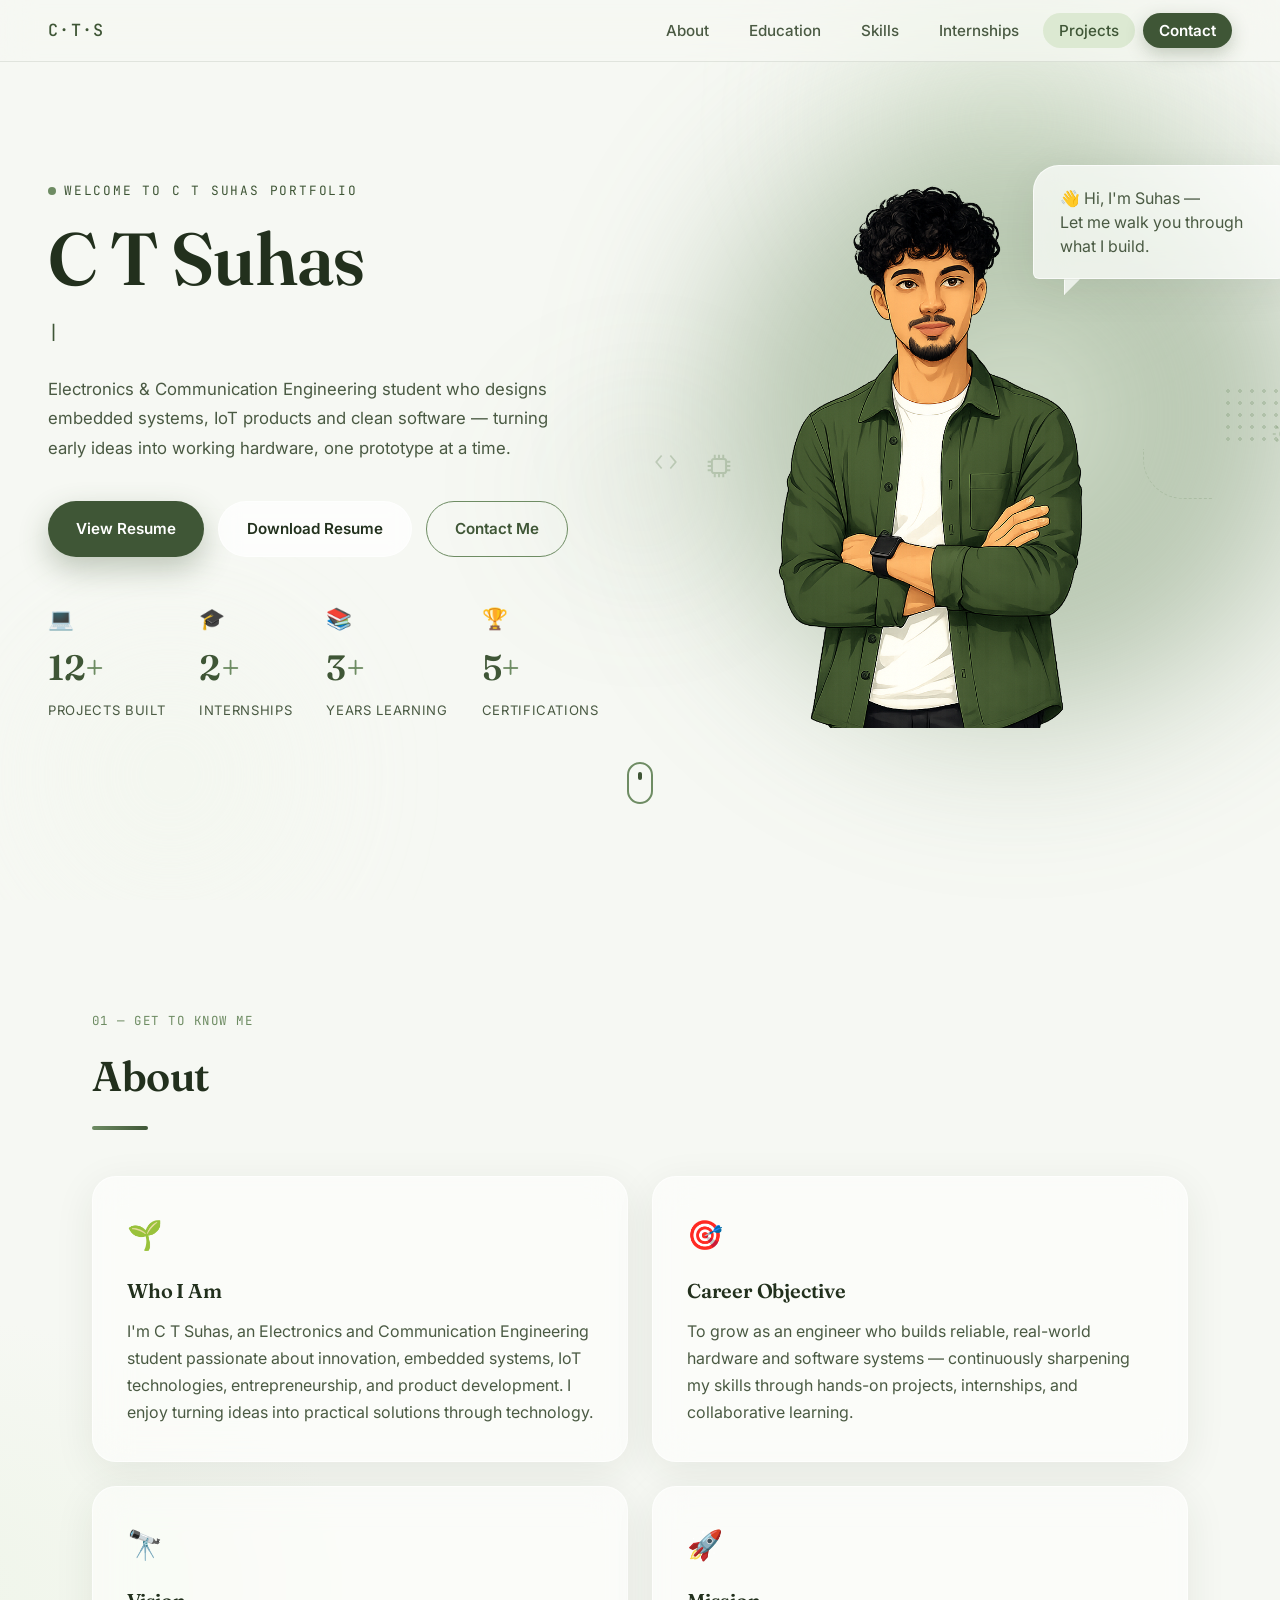
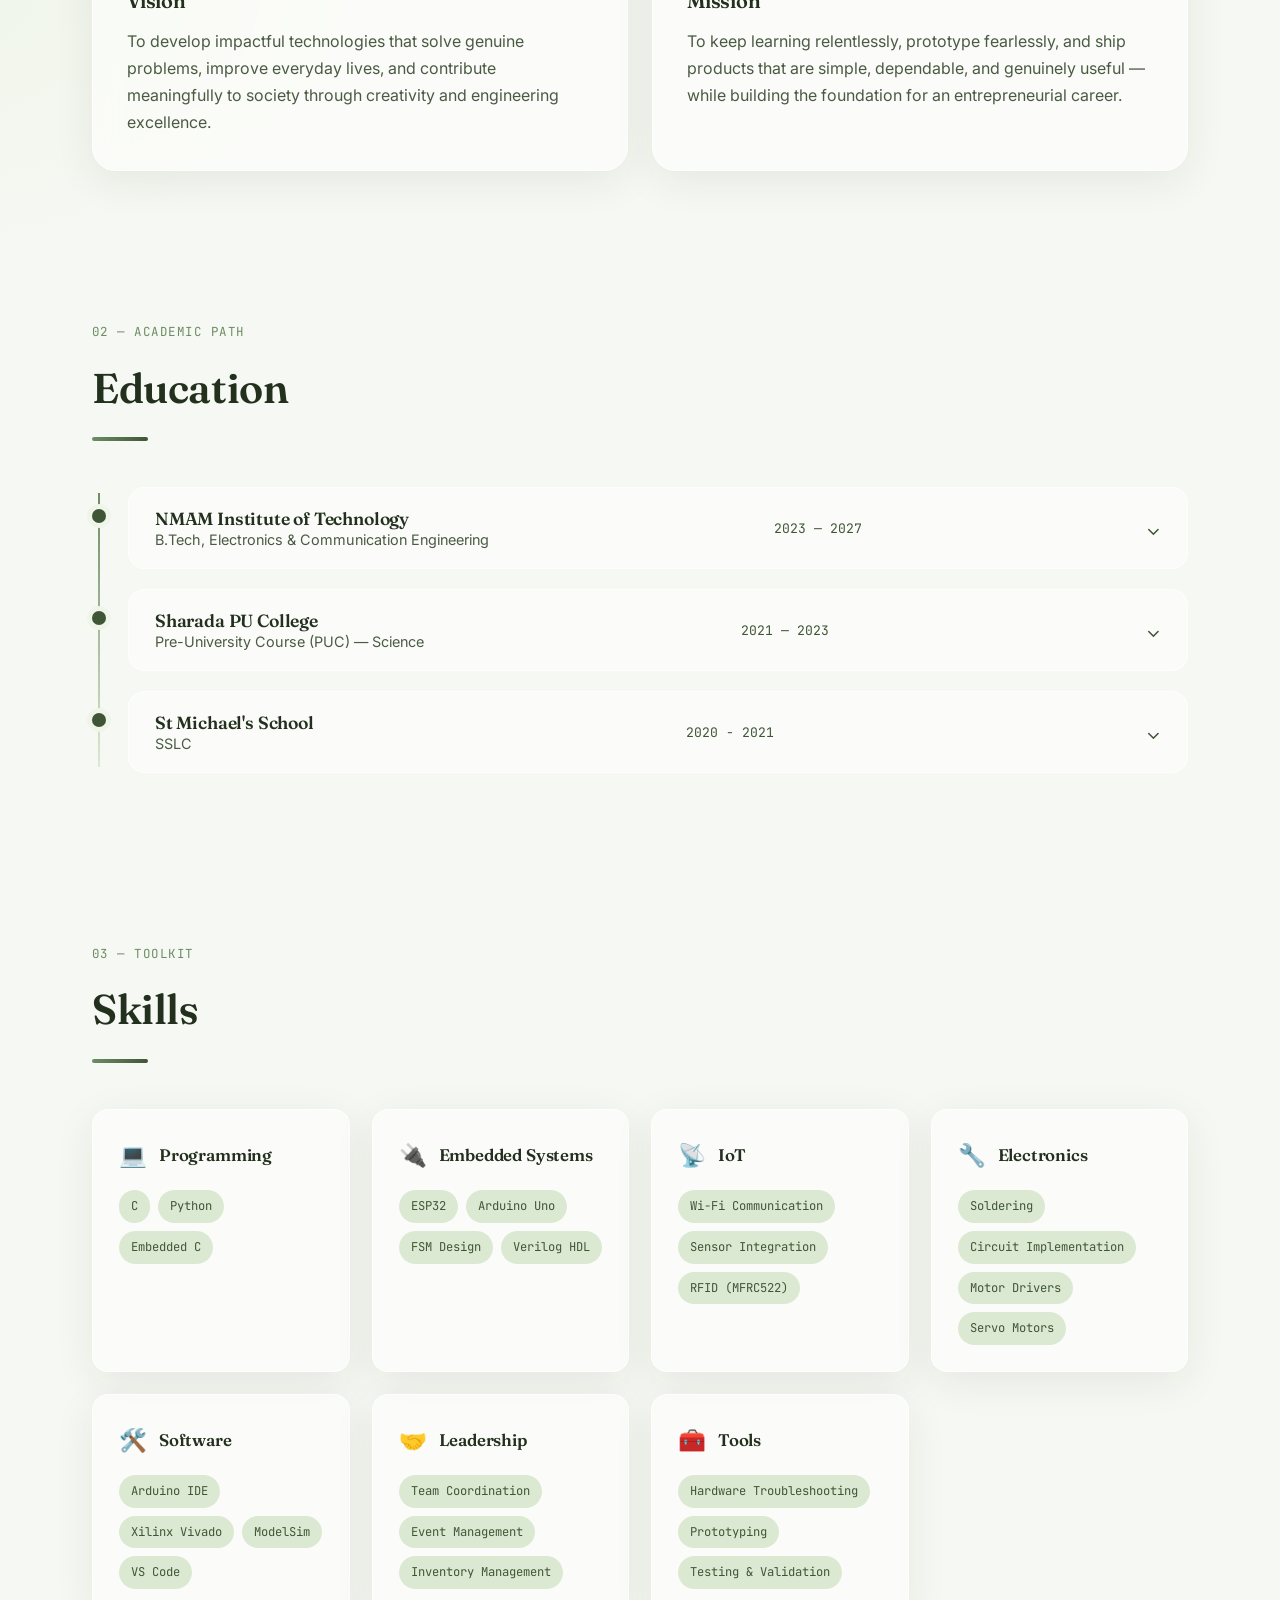
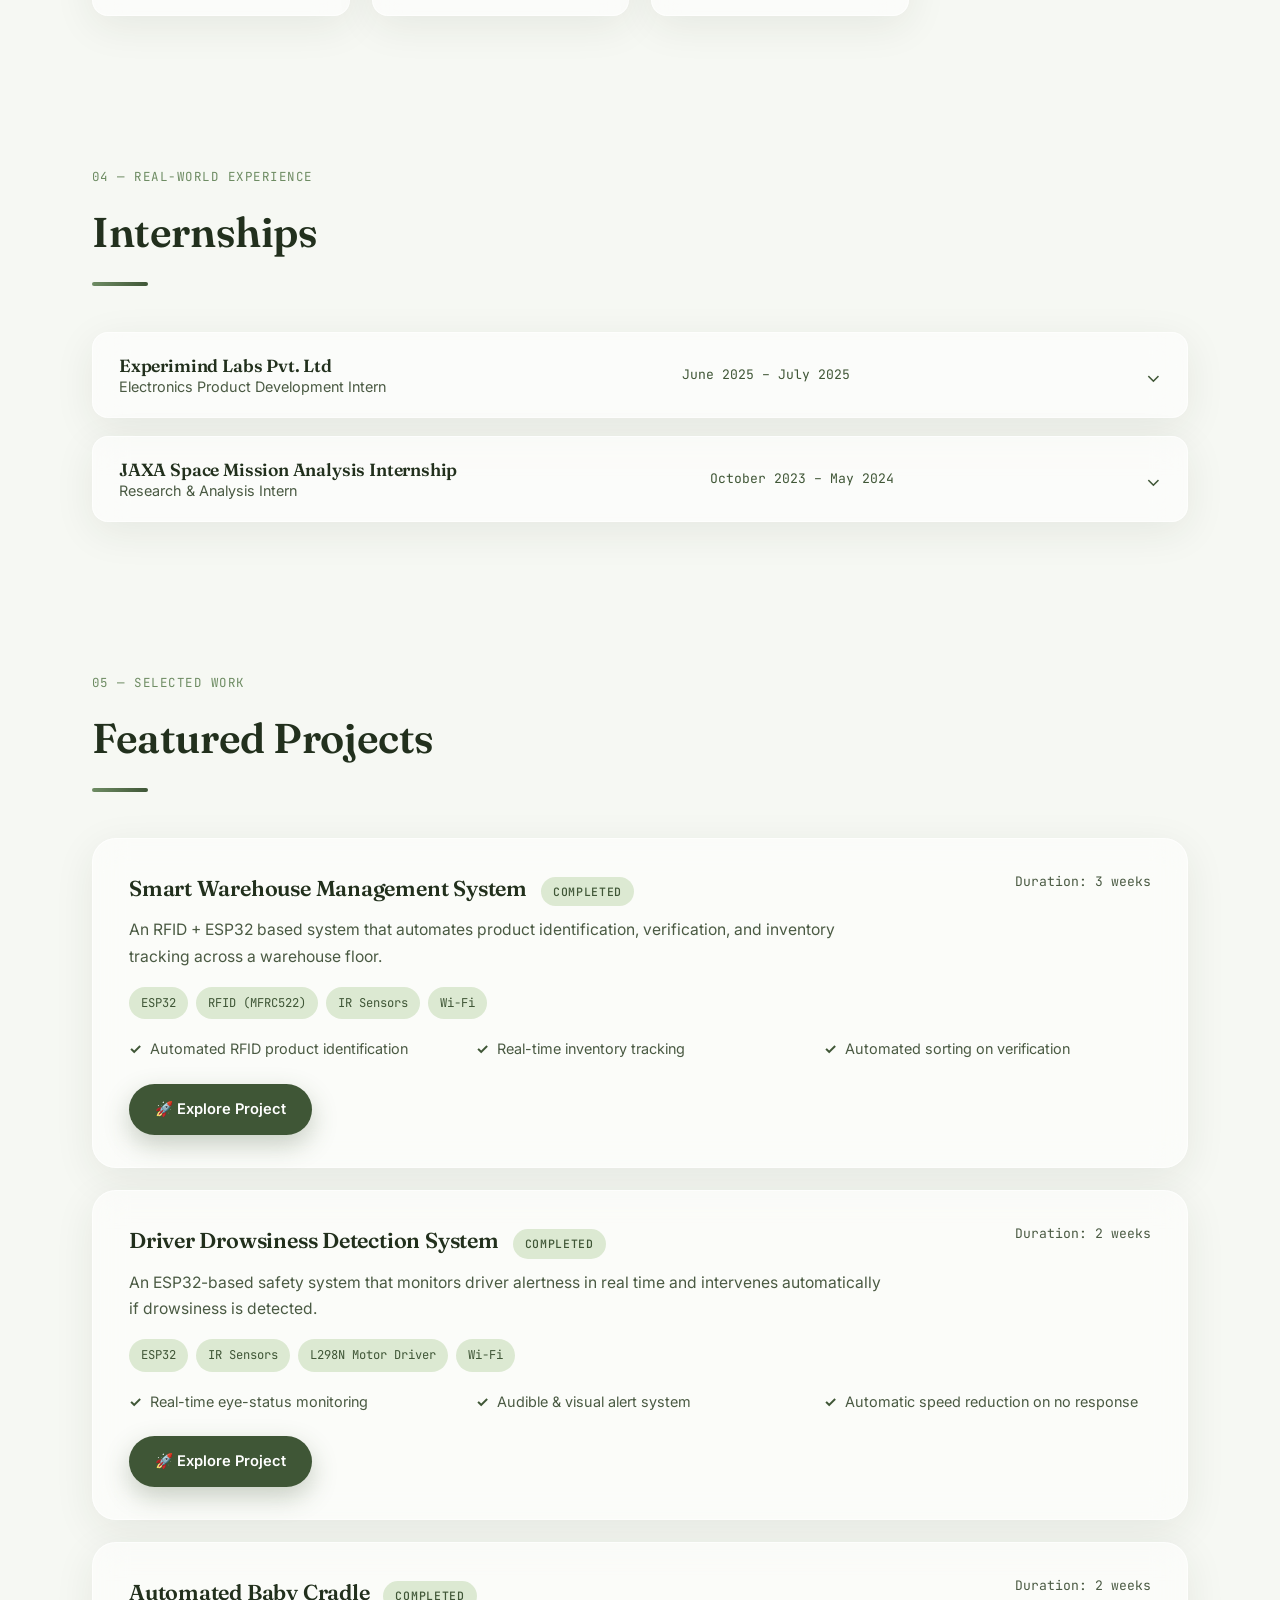
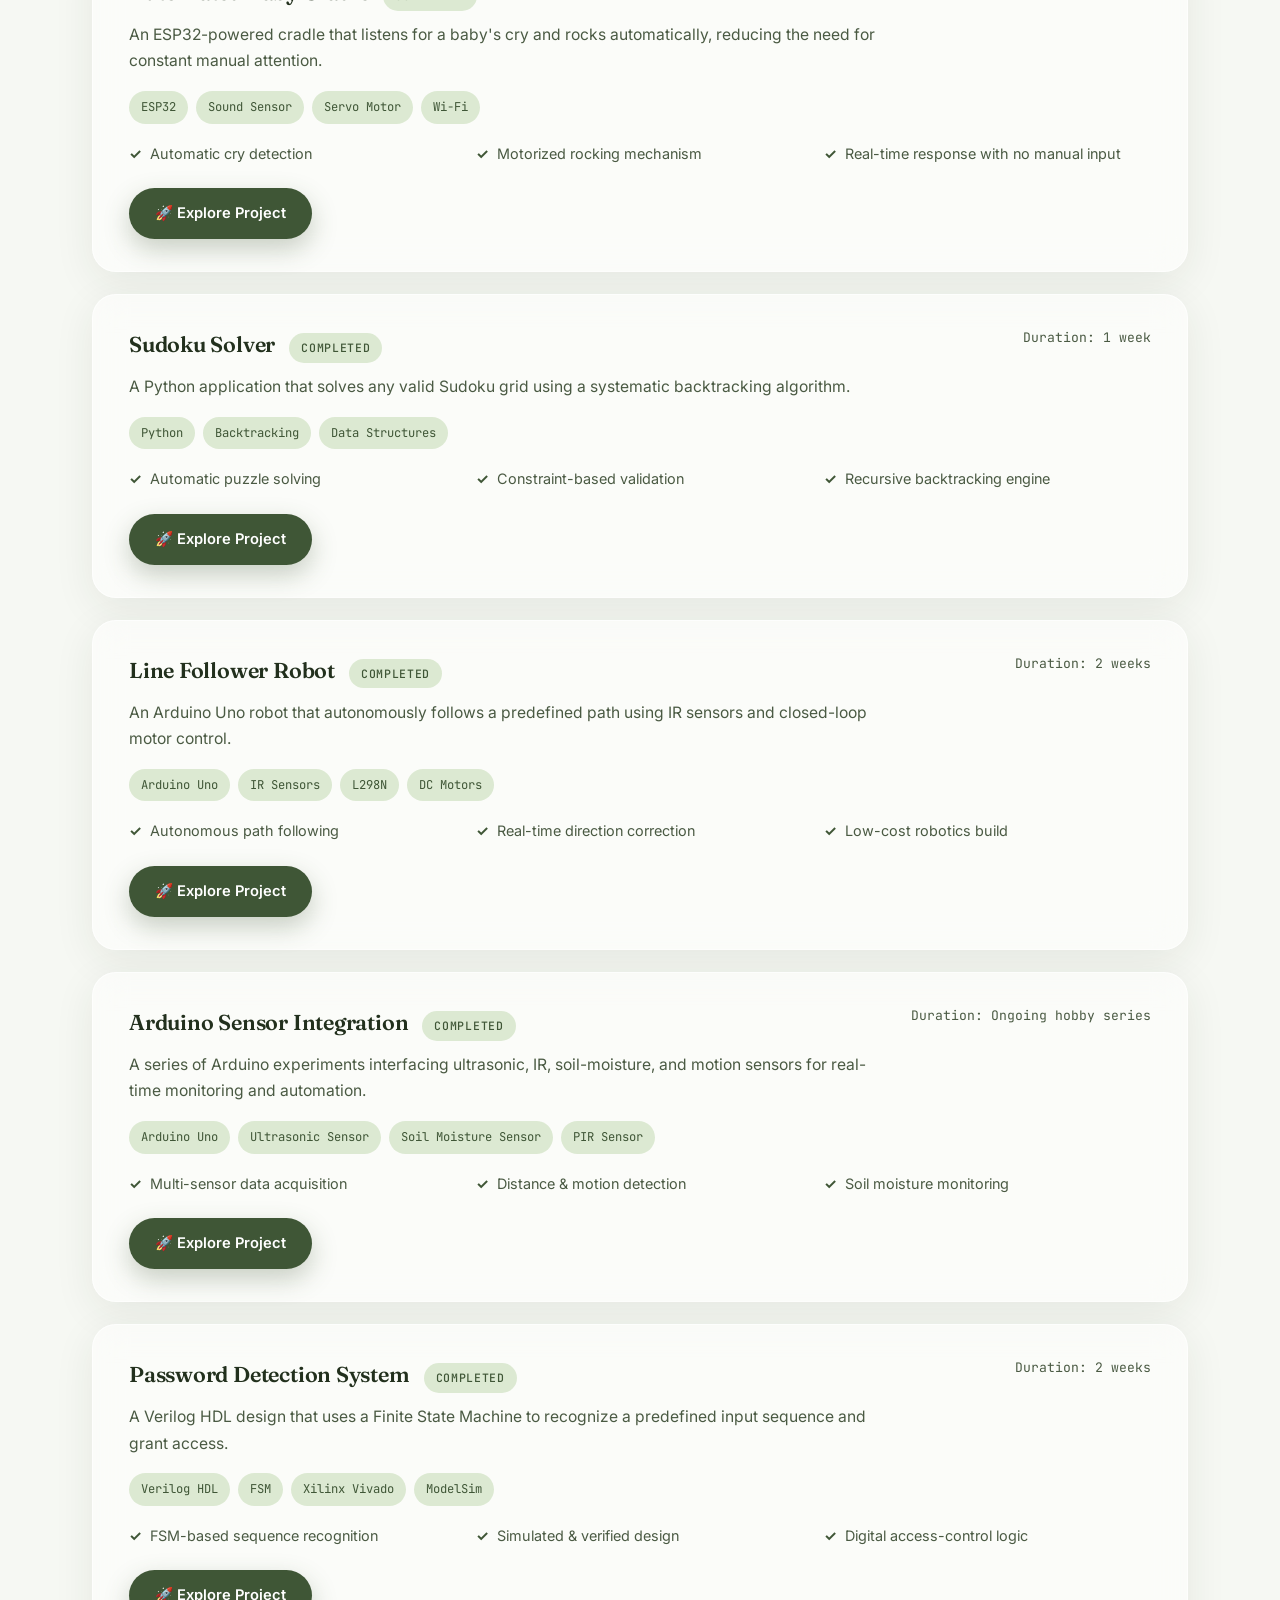
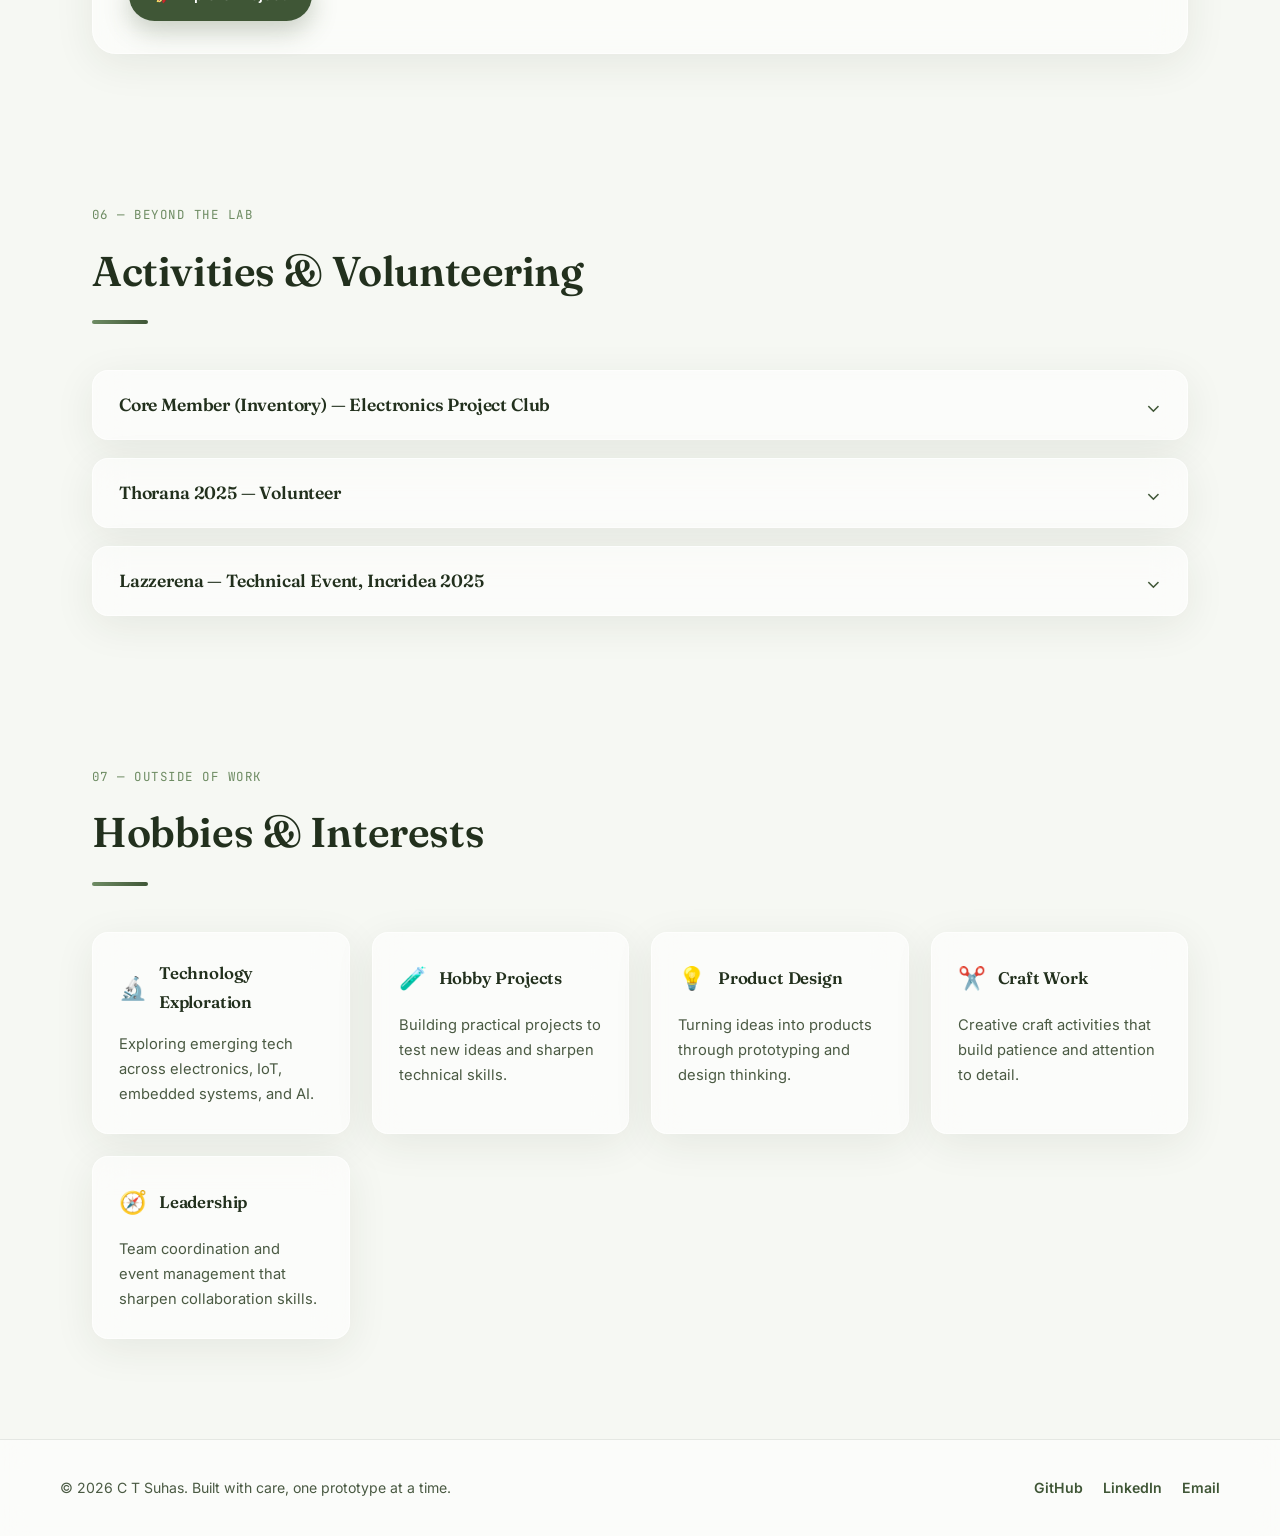
==== commit a412a68c: "Add portfolio favicon" ====
--- a/index.html
+++ b/index.html
@@ -13,8 +13,20 @@
 <link rel="stylesheet" href="style.css">
 
 <link rel="preload" as="image" href="assets/hero.png">
+<link rel="icon" type="image/png" href="assets/portfolio logo.png">
 </head>
 <body>
+
+<head>
+    <meta charset="UTF-8">
+    <meta name="viewport" content="width=device-width, initial-scale=2.0">
+
+    <title>C T Suhas | Portfolio</title>
+
+    <link rel="icon" type="image/png" href="assets/portfolio logo.png">
+
+    <link rel="stylesheet" href="style.css">
+</head>
 
 <!-- Scroll progress bar -->
 <div class="scroll-progress" id="scrollProgress"></div>
--- a/style.css
+++ b/style.css
@@ -1782,4 +1782,77 @@
   .hero-name{ font-size:2.2rem; }
   .btn{ width:100%; }
   .hero-actions{ flex-direction:column; }
-}+}
+/* =====================================================================
+   ADDITIONAL MOBILE & TABLET REFINEMENTS
+   Everything above this line is unchanged from the original file.
+   Desktop (1024px and up) is not affected by anything below — these
+   rules only ever fire under a max-width query, and later source order
+   lets them safely refine the existing @media blocks above without
+   editing a single line of them.
+===================================================================== */
+
+/* Belt-and-suspenders: guarantee no horizontal scrollbar can ever
+   appear, on top of the existing body{overflow-x:hidden}. */
+html{
+  overflow-x:hidden;
+}
+
+/* Timeline (Education) and expandable-card (Internships/Activities)
+   headers put a title, a no-wrap date/duration, and a chevron in one
+   flex row. On phones narrower than ~640px a long institution/company
+   name plus a nowrap date can squeeze together uncomfortably. This
+   makes the title take its own line first, with the date + chevron
+   flowing onto a second line beneath it — same accordion, same click
+   behavior, just readable at any width. */
+@media (max-width:640px){
+  .timeline-header,
+  .expand-header{
+    flex-wrap:wrap;
+  }
+
+  .timeline-header > div,
+  .expand-header > div{
+    flex:1 1 100%;
+  }
+
+  .timeline-meta,
+  .expand-meta{
+    white-space:normal;
+  }
+}
+
+/* Contact info list: protect against a long email address or URL ever
+   forcing the row wider than the viewport on very narrow phones. */
+@media (max-width:480px){
+  .contact-info-item{
+    min-width:0;
+  }
+  .contact-info-item > div{
+    min-width:0;
+    overflow-wrap:break-word;
+    word-break:break-word;
+  }
+}
+
+/* Small-phone pass (iPhone SE / older Android widths). Tightens outer
+   padding a touch further and gives the speech bubbles an explicit
+   viewport-relative ceiling so they can never overflow the screen. */
+@media (max-width:380px){
+  .hero{ padding:110px 16px 36px; }
+  .container{ padding:0 16px; }
+  .section{ padding:64px 0 16px; }
+
+  .hero-avatar-bubble,
+  .contact-avatar-bubble{
+    max-width:calc(100vw - 48px);
+  }
+
+  .project-row,
+  .about-card,
+  .skill-card,
+  .contact-info-card,
+  .contact-form-card{
+    padding:20px;
+  }
+}
--- a/style.css
+++ b/style.css
@@ -1782,4 +1782,77 @@
   .hero-name{ font-size:2.2rem; }
   .btn{ width:100%; }
   .hero-actions{ flex-direction:column; }
-}+}
+/* =====================================================================
+   ADDITIONAL MOBILE & TABLET REFINEMENTS
+   Everything above this line is unchanged from the original file.
+   Desktop (1024px and up) is not affected by anything below — these
+   rules only ever fire under a max-width query, and later source order
+   lets them safely refine the existing @media blocks above without
+   editing a single line of them.
+===================================================================== */
+
+/* Belt-and-suspenders: guarantee no horizontal scrollbar can ever
+   appear, on top of the existing body{overflow-x:hidden}. */
+html{
+  overflow-x:hidden;
+}
+
+/* Timeline (Education) and expandable-card (Internships/Activities)
+   headers put a title, a no-wrap date/duration, and a chevron in one
+   flex row. On phones narrower than ~640px a long institution/company
+   name plus a nowrap date can squeeze together uncomfortably. This
+   makes the title take its own line first, with the date + chevron
+   flowing onto a second line beneath it — same accordion, same click
+   behavior, just readable at any width. */
+@media (max-width:640px){
+  .timeline-header,
+  .expand-header{
+    flex-wrap:wrap;
+  }
+
+  .timeline-header > div,
+  .expand-header > div{
+    flex:1 1 100%;
+  }
+
+  .timeline-meta,
+  .expand-meta{
+    white-space:normal;
+  }
+}
+
+/* Contact info list: protect against a long email address or URL ever
+   forcing the row wider than the viewport on very narrow phones. */
+@media (max-width:480px){
+  .contact-info-item{
+    min-width:0;
+  }
+  .contact-info-item > div{
+    min-width:0;
+    overflow-wrap:break-word;
+    word-break:break-word;
+  }
+}
+
+/* Small-phone pass (iPhone SE / older Android widths). Tightens outer
+   padding a touch further and gives the speech bubbles an explicit
+   viewport-relative ceiling so they can never overflow the screen. */
+@media (max-width:380px){
+  .hero{ padding:110px 16px 36px; }
+  .container{ padding:0 16px; }
+  .section{ padding:64px 0 16px; }
+
+  .hero-avatar-bubble,
+  .contact-avatar-bubble{
+    max-width:calc(100vw - 48px);
+  }
+
+  .project-row,
+  .about-card,
+  .skill-card,
+  .contact-info-card,
+  .contact-form-card{
+    padding:20px;
+  }
+}
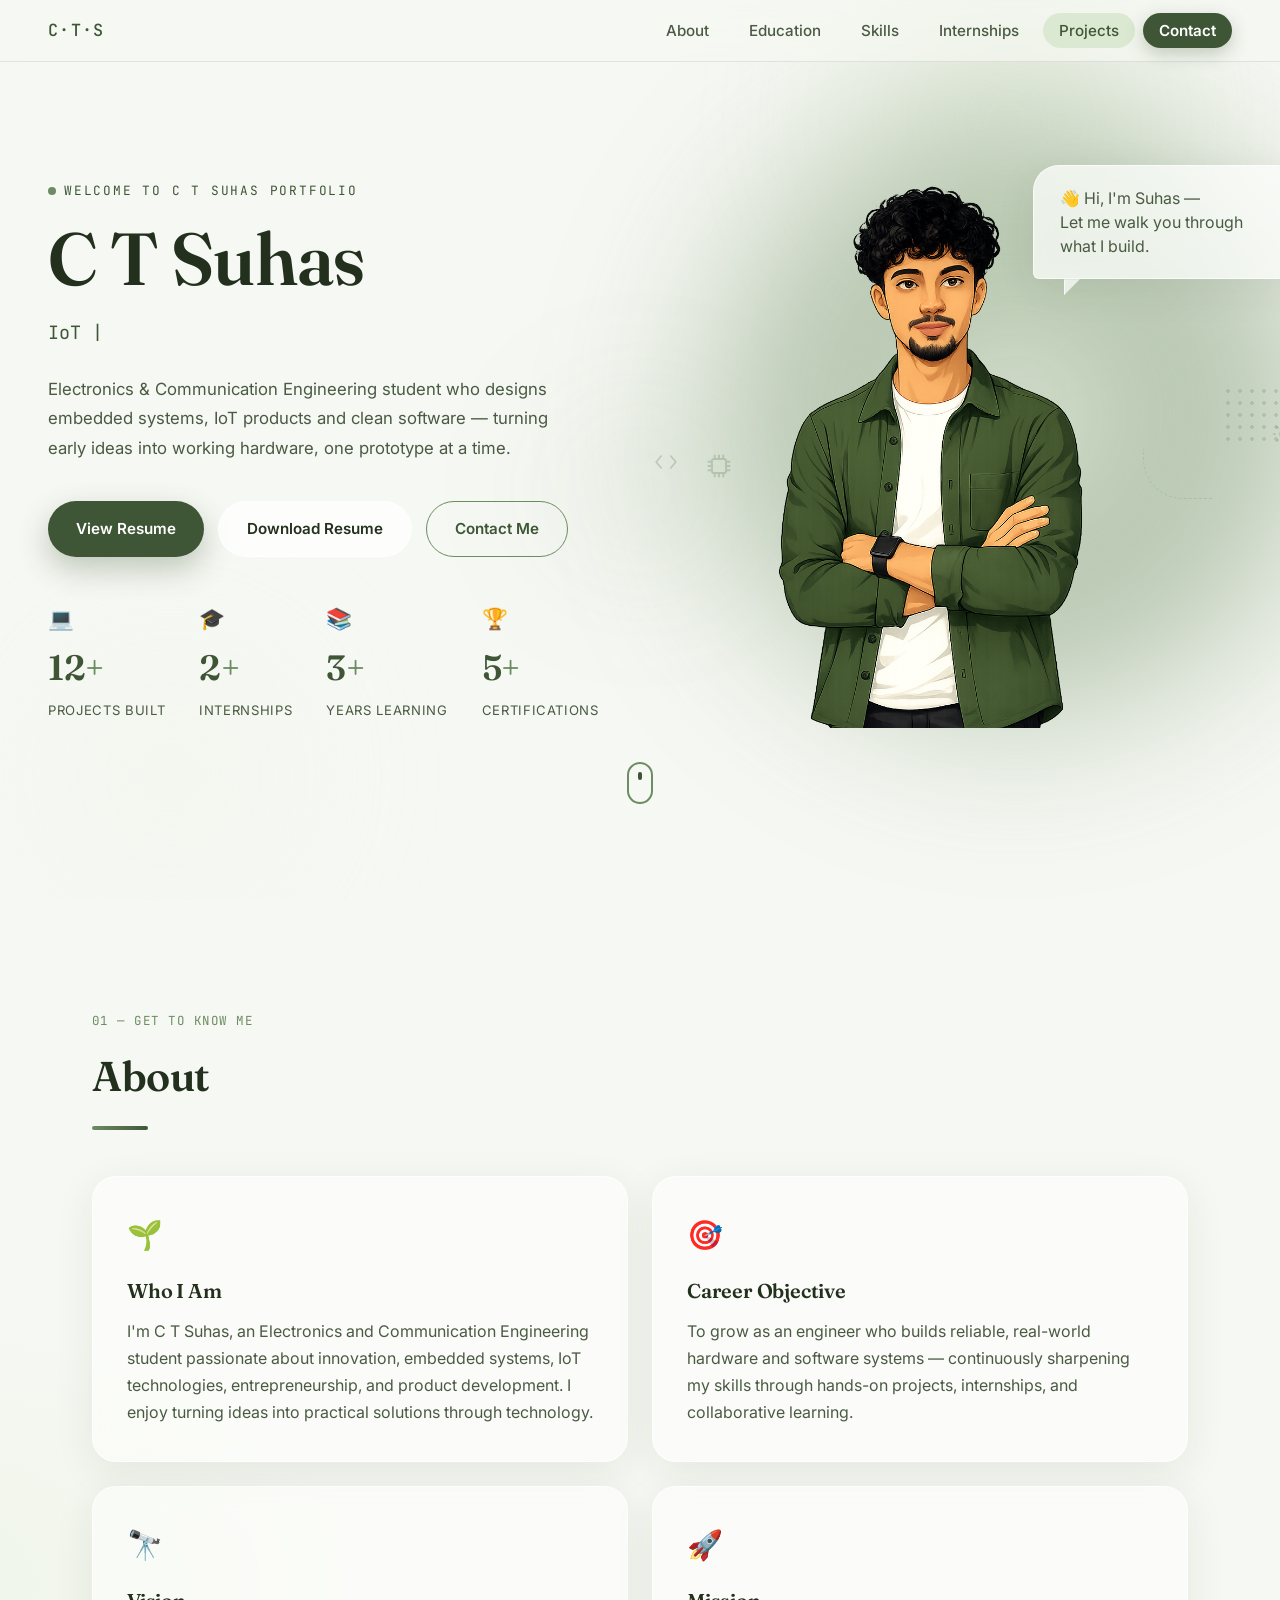
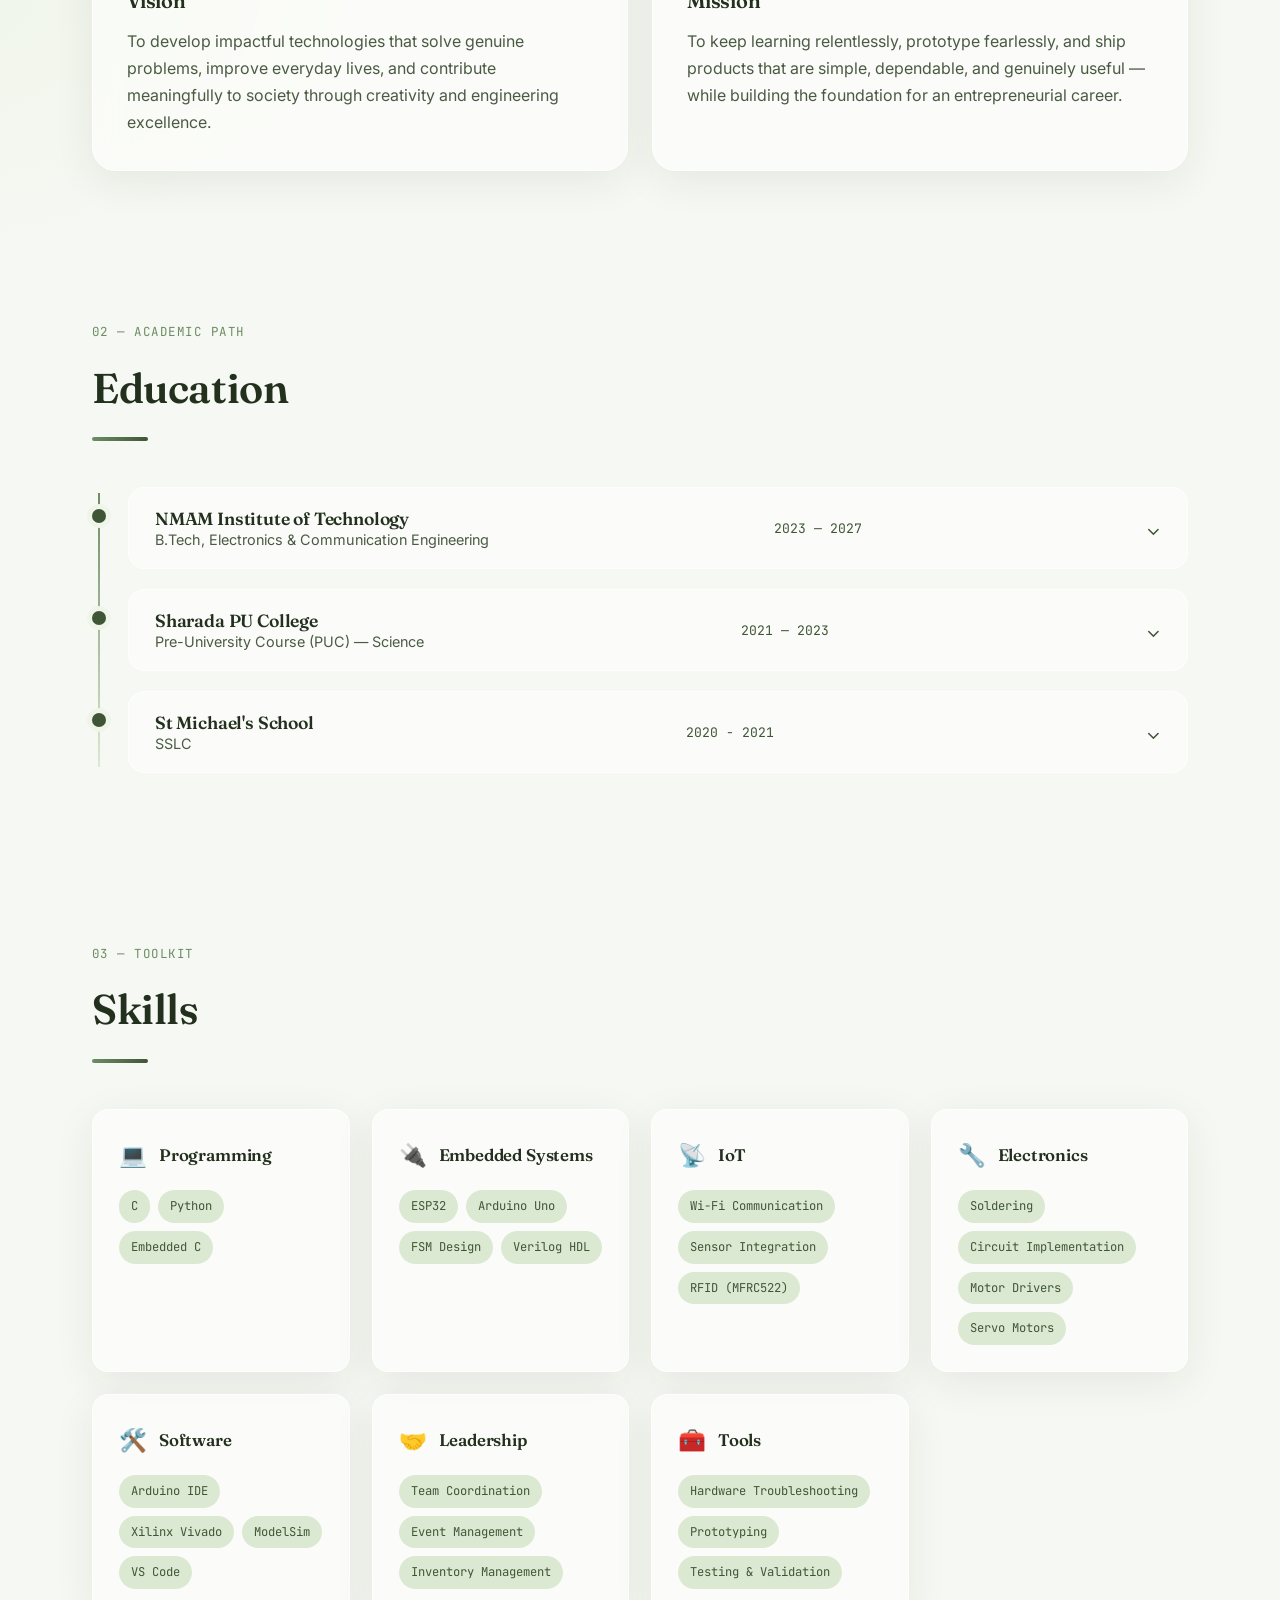
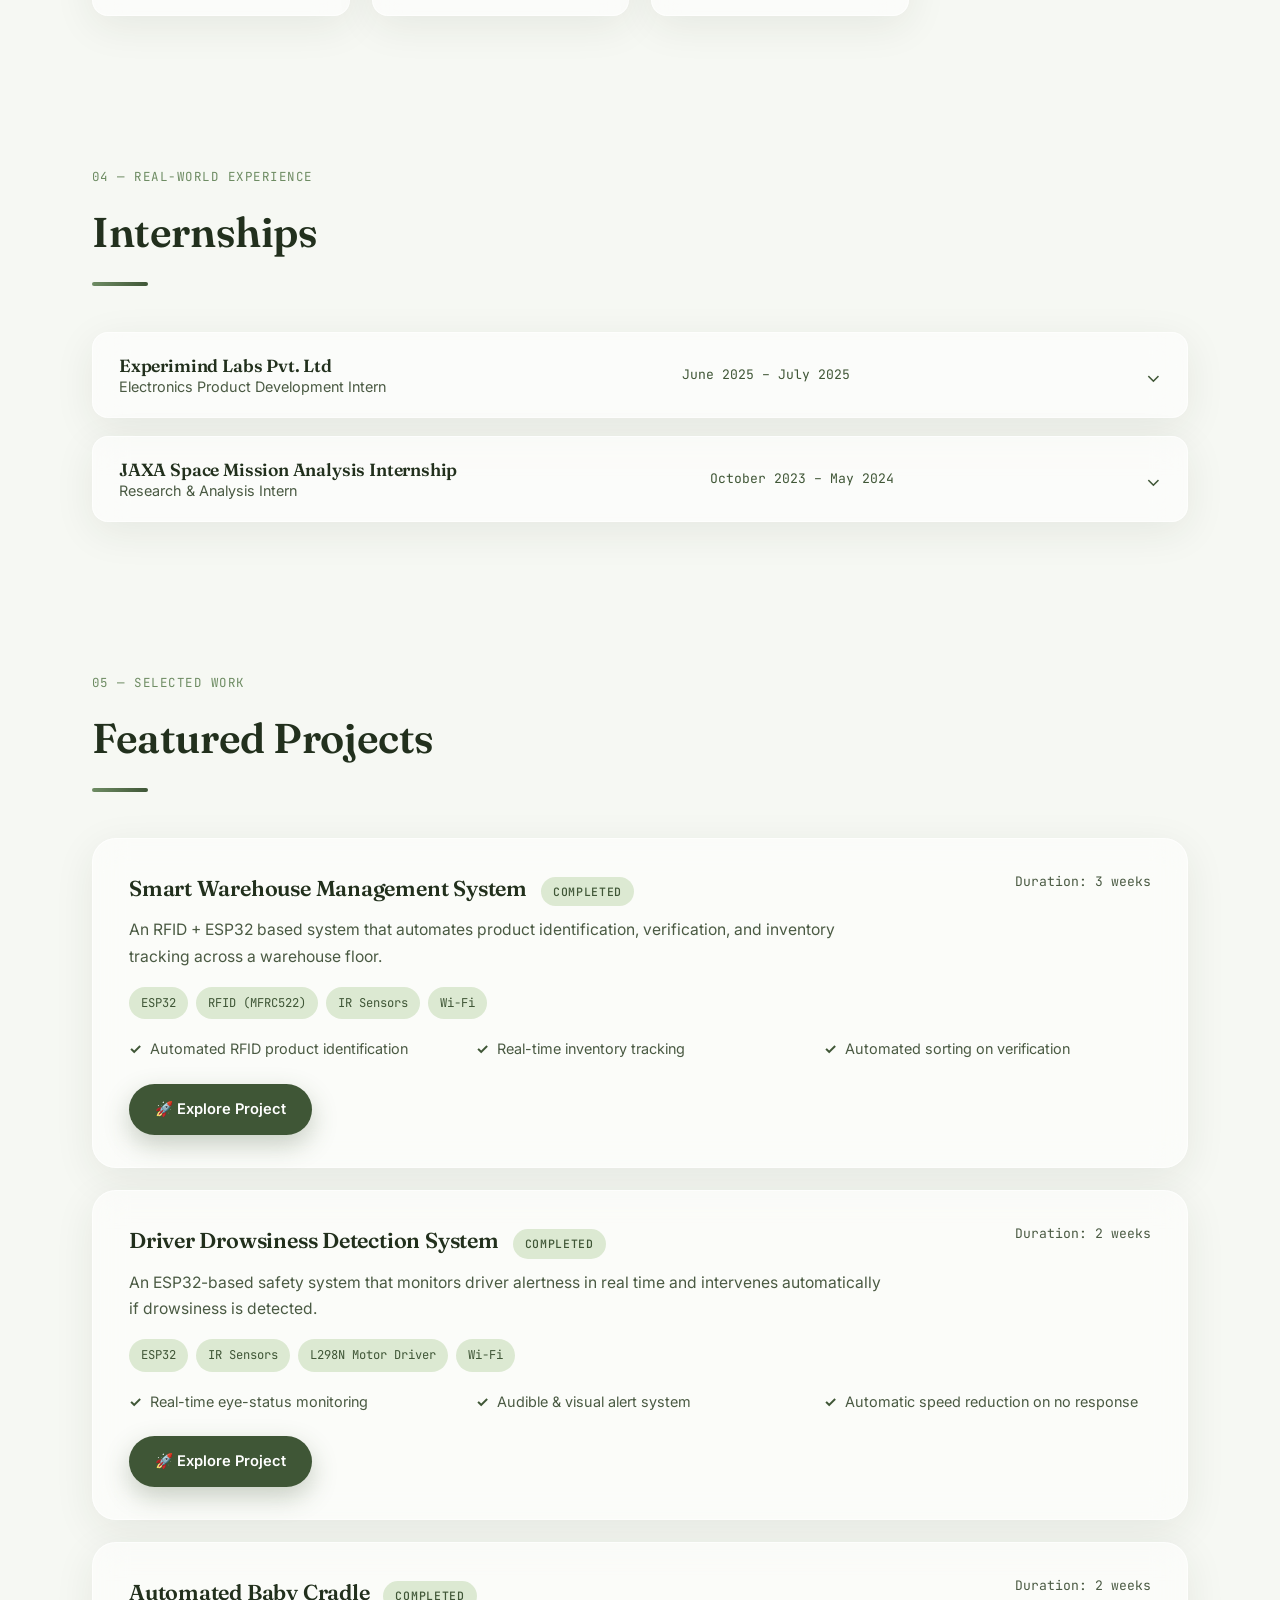
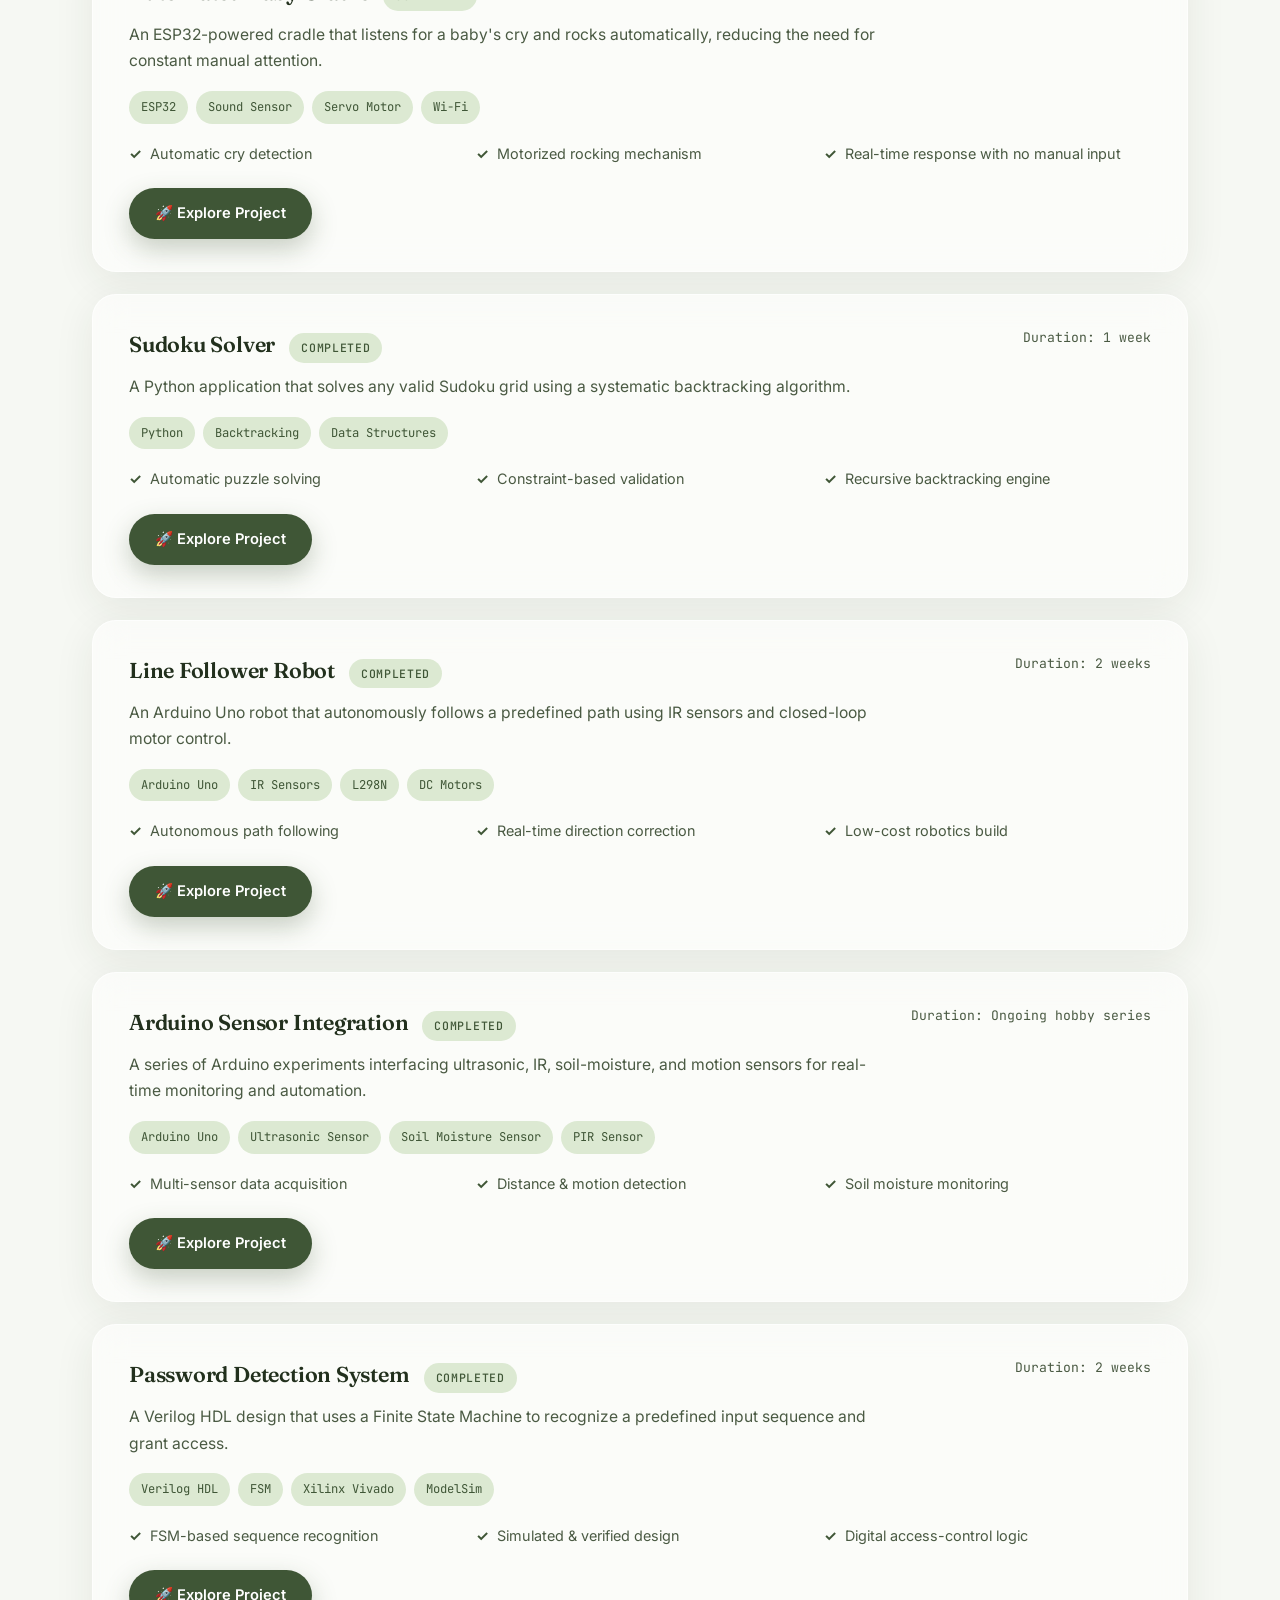
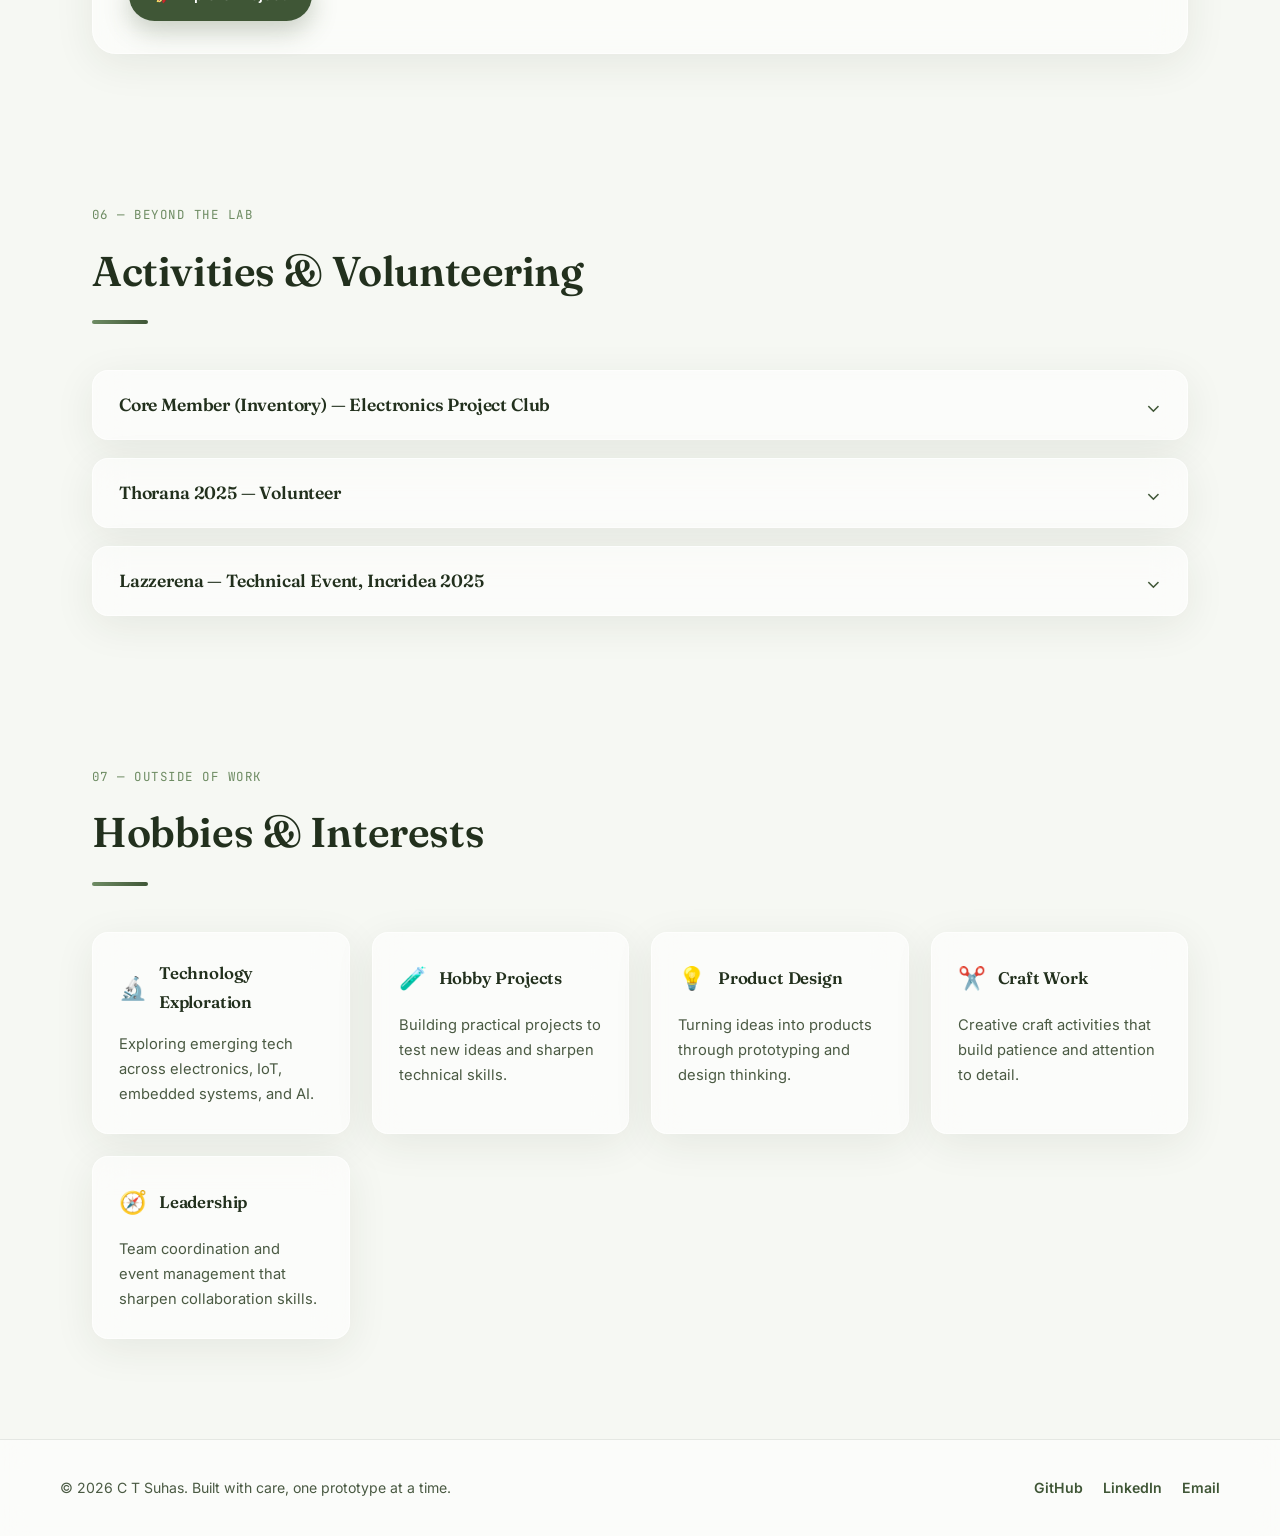
==== commit b608f0df: "Add portfolio favicon" ====
--- a/index.html
+++ b/index.html
@@ -13,20 +13,8 @@
 <link rel="stylesheet" href="style.css">
 
 <link rel="preload" as="image" href="assets/hero.png">
-<link rel="icon" type="image/png" href="assets/portfolio logo.png">
 </head>
 <body>
-
-<head>
-    <meta charset="UTF-8">
-    <meta name="viewport" content="width=device-width, initial-scale=2.0">
-
-    <title>C T Suhas | Portfolio</title>
-
-    <link rel="icon" type="image/png" href="assets/portfolio logo.png">
-
-    <link rel="stylesheet" href="style.css">
-</head>
 
 <!-- Scroll progress bar -->
 <div class="scroll-progress" id="scrollProgress"></div>
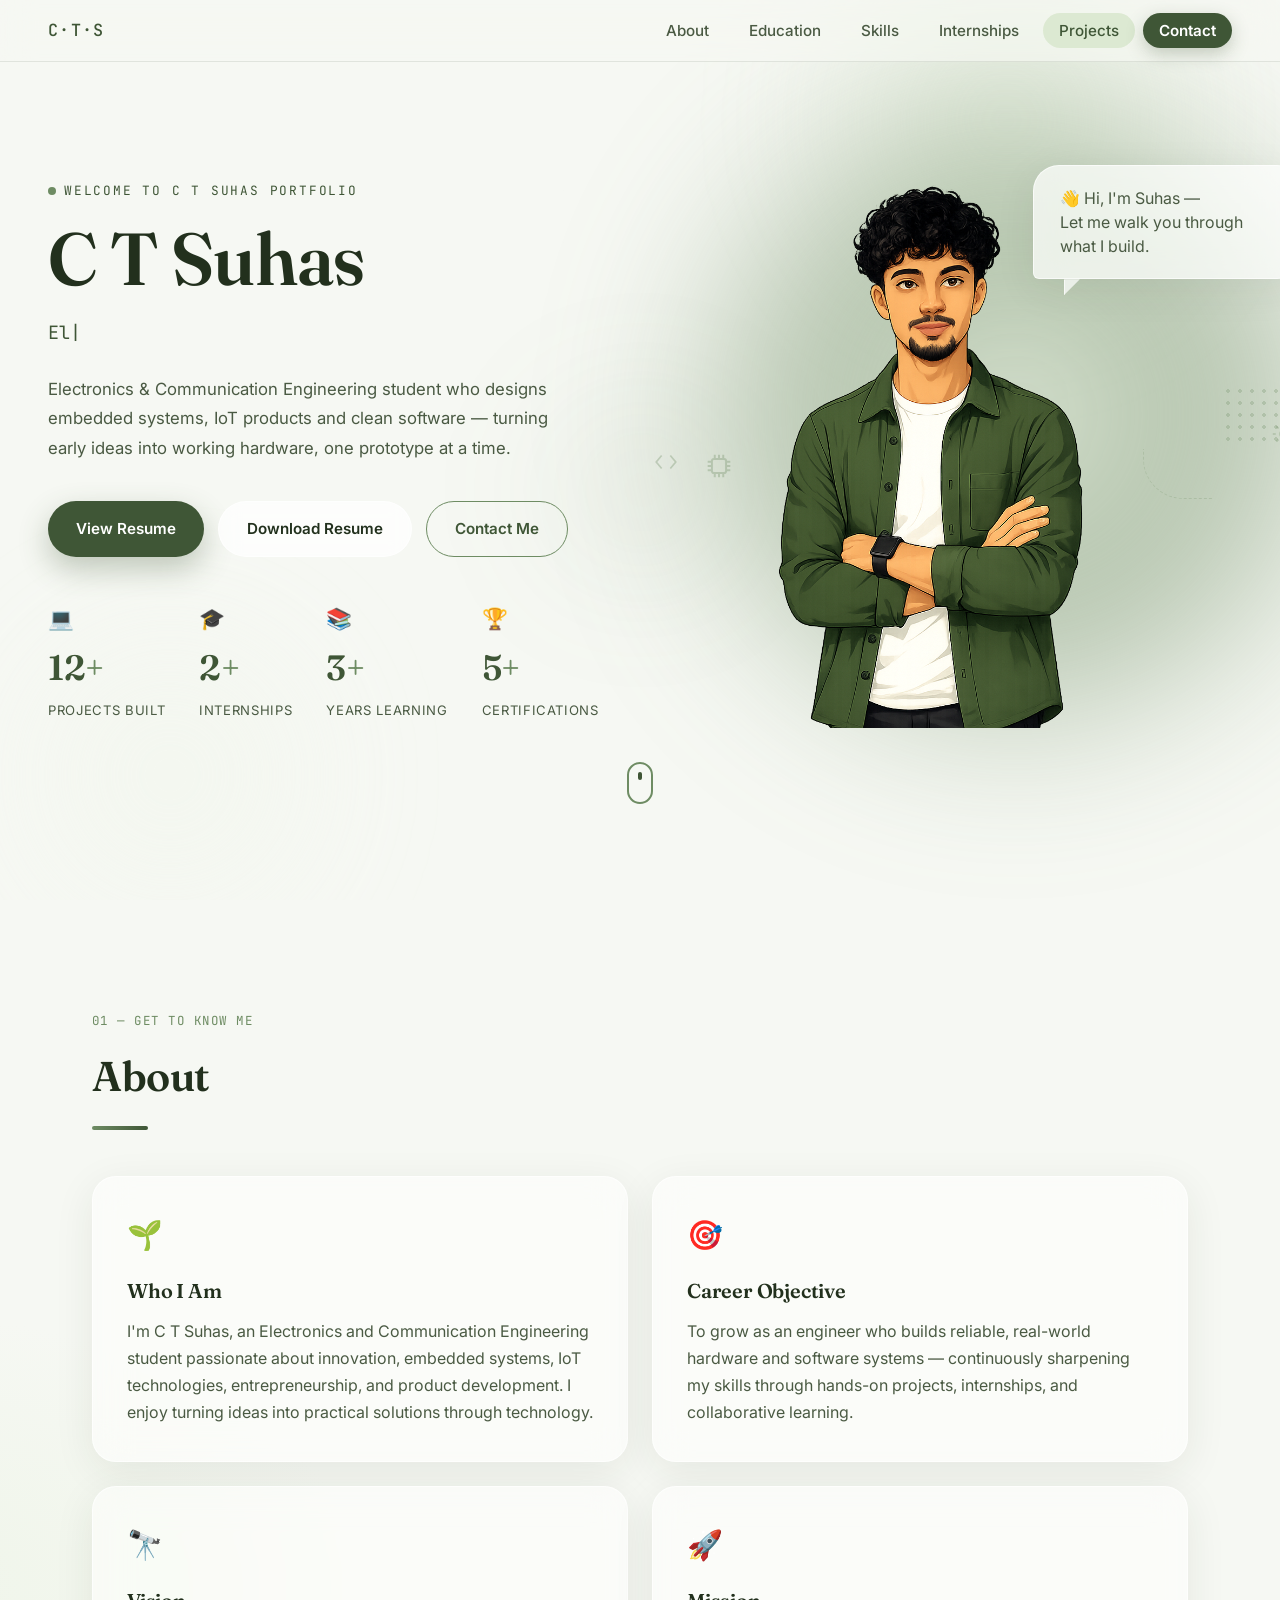
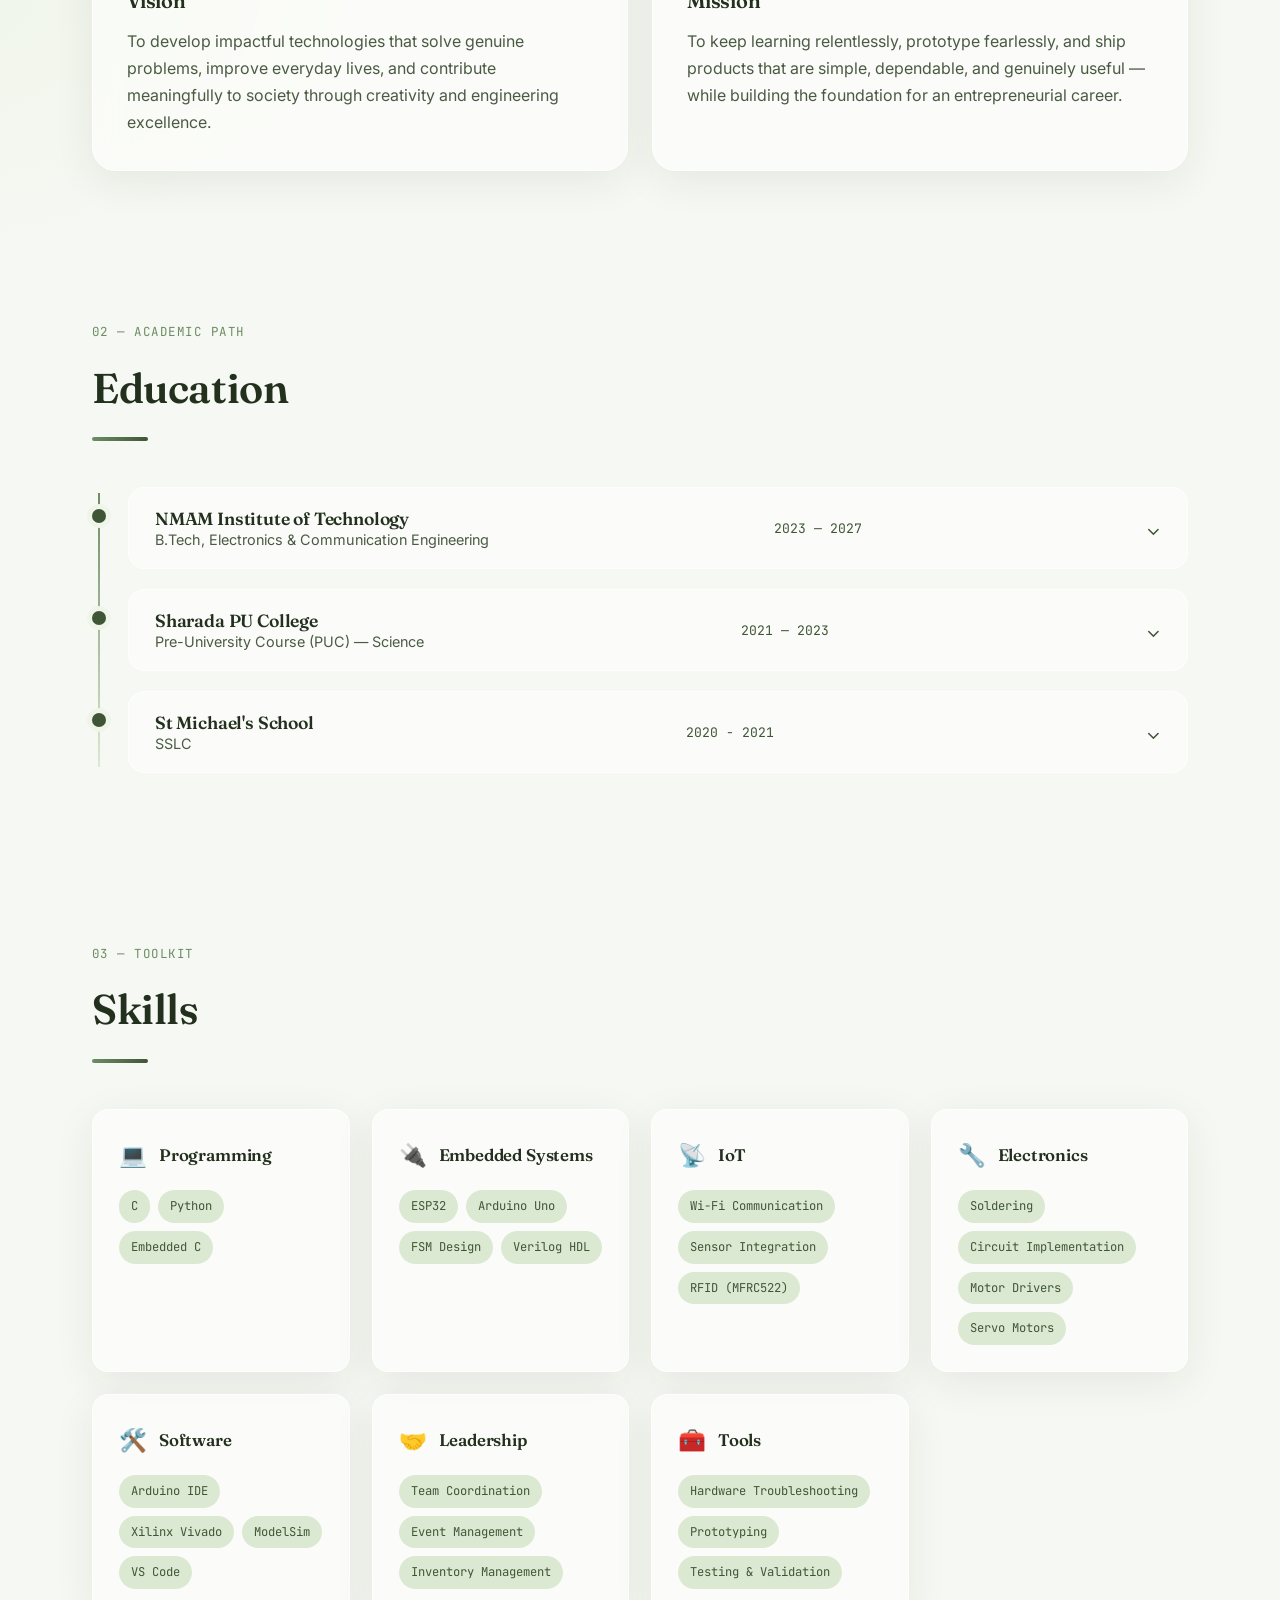
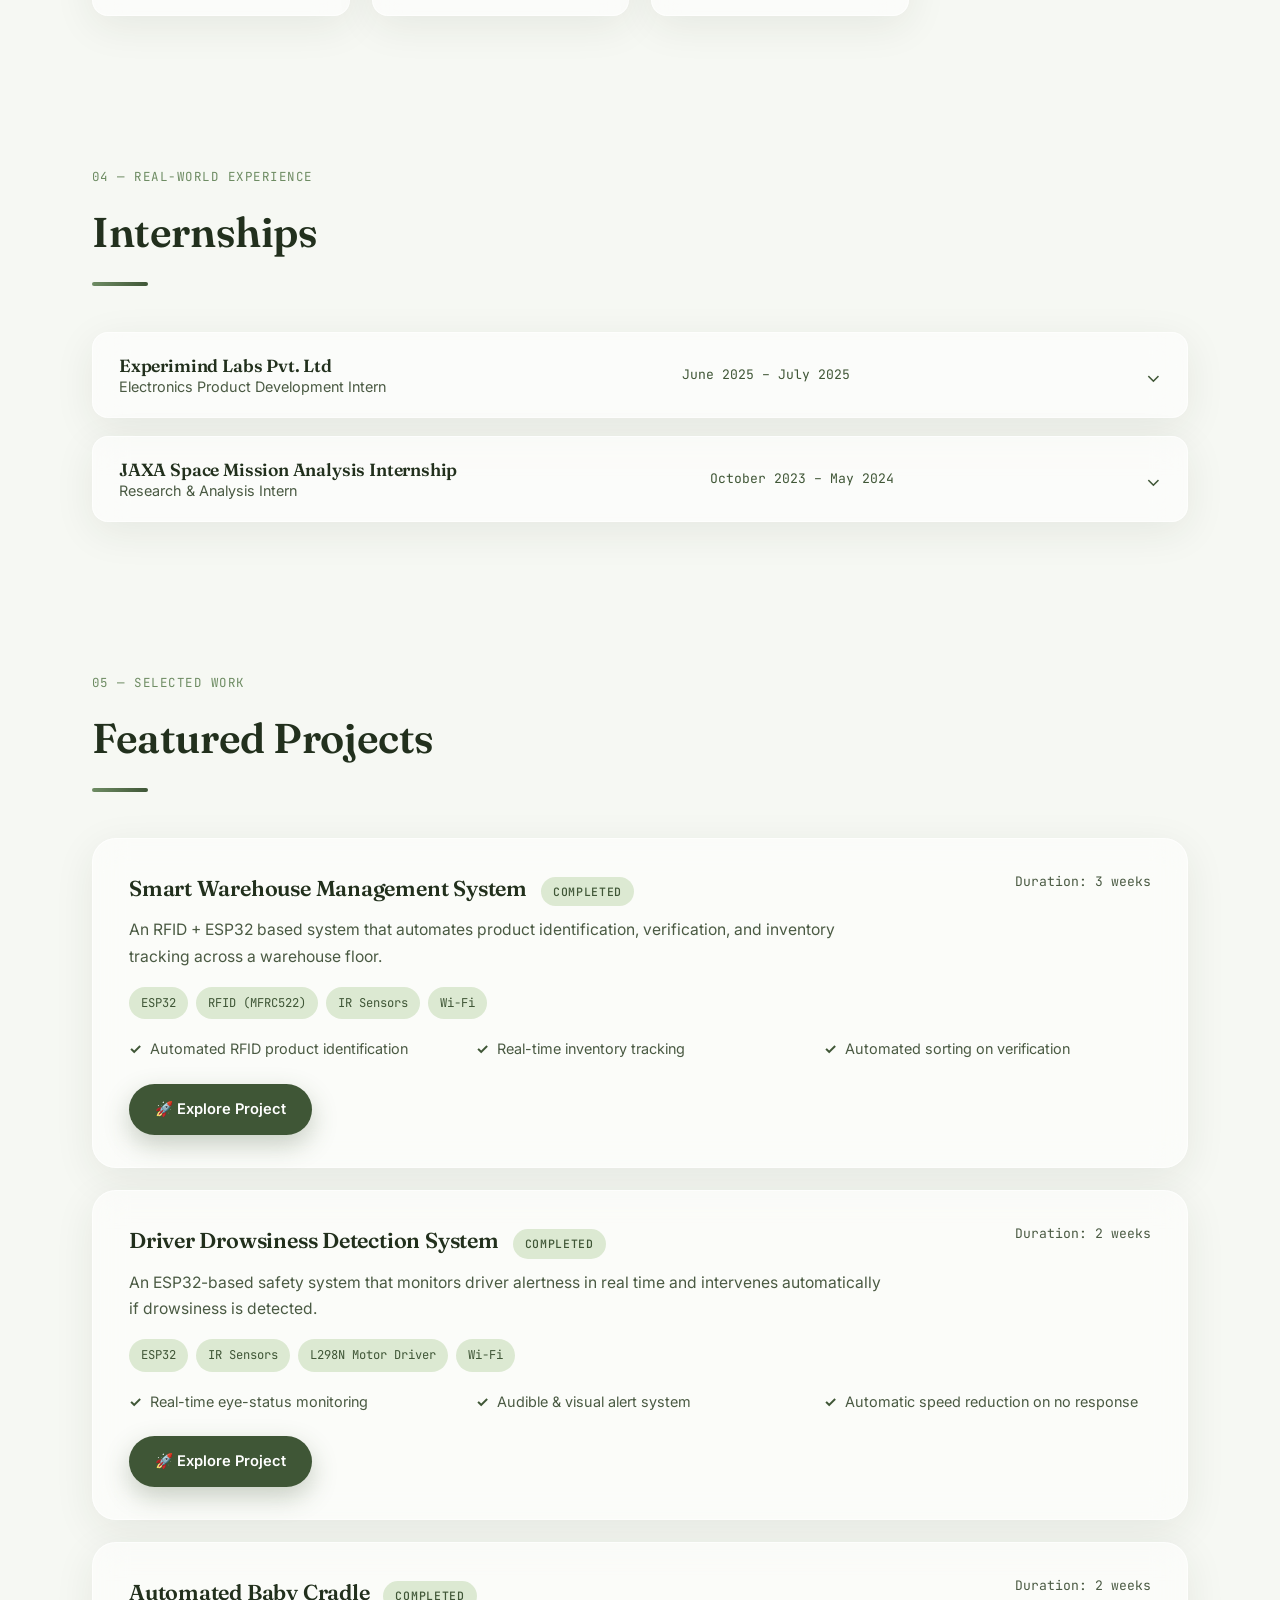
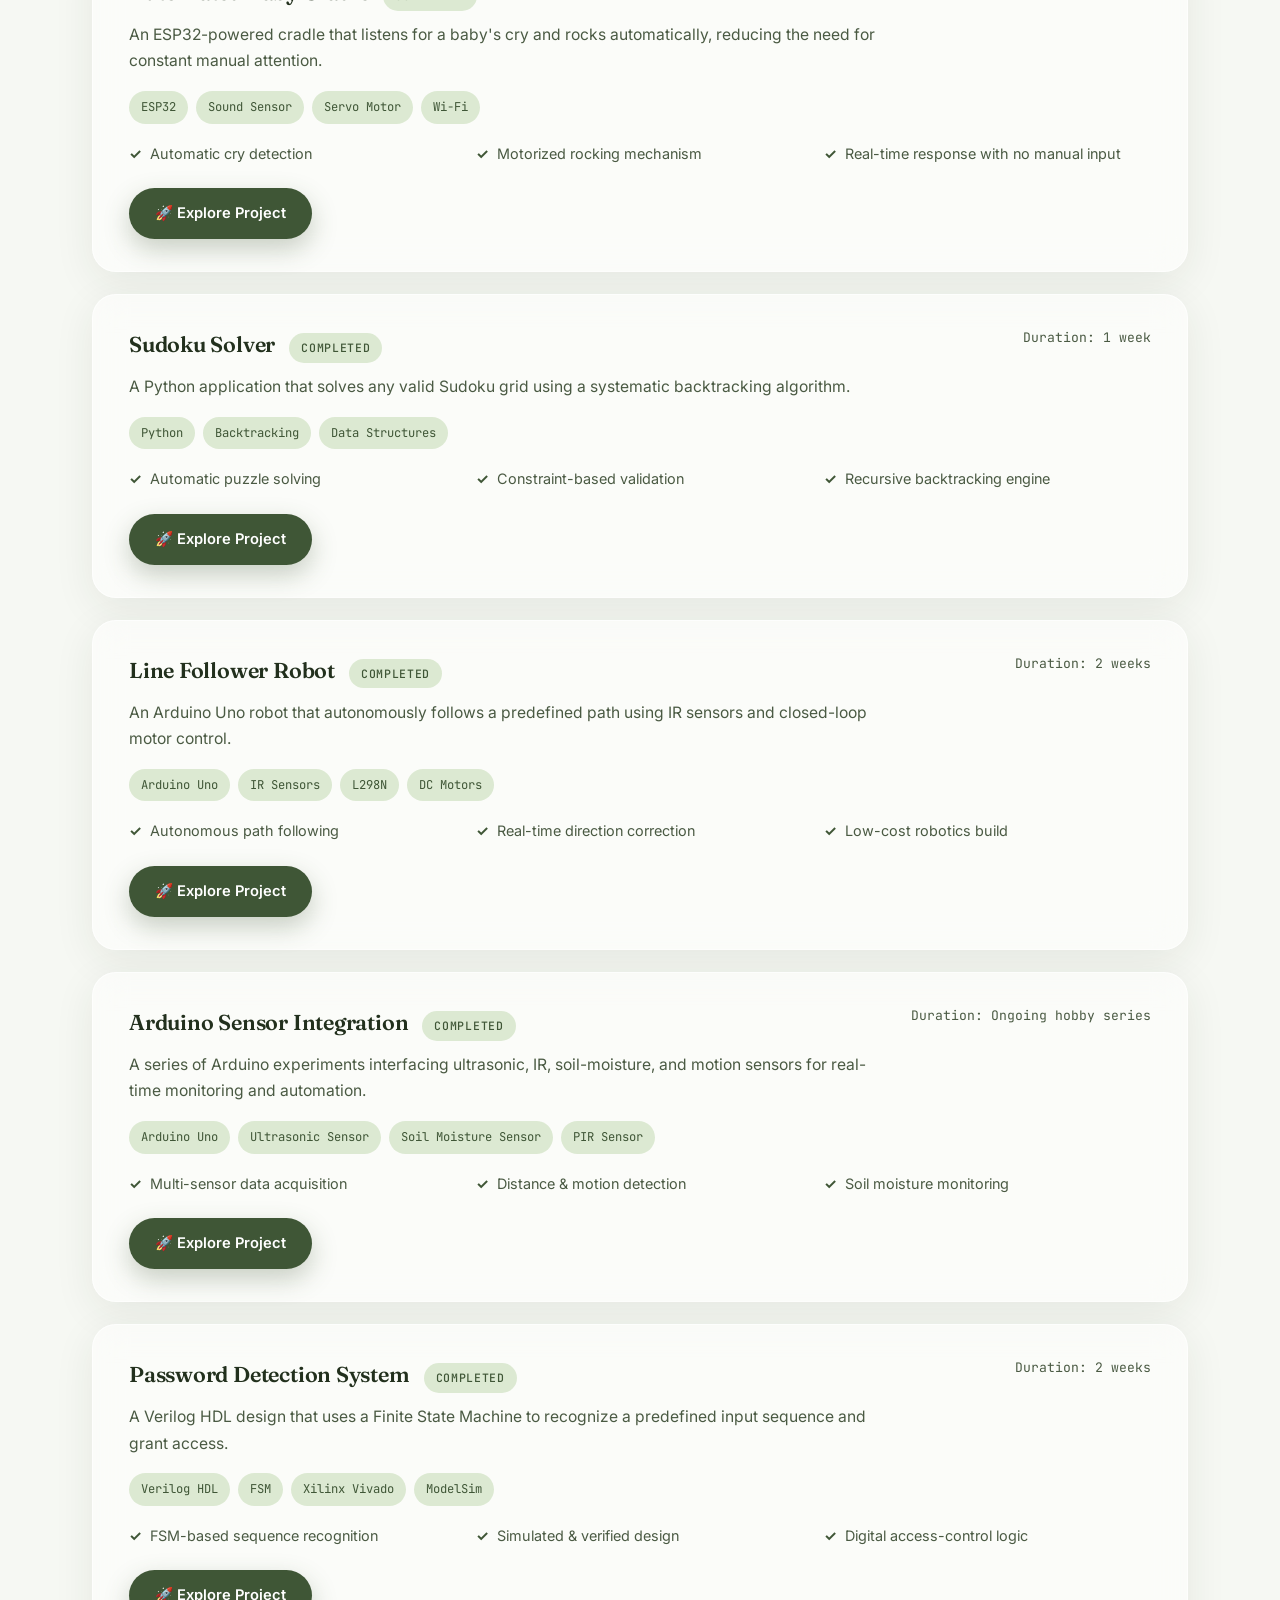
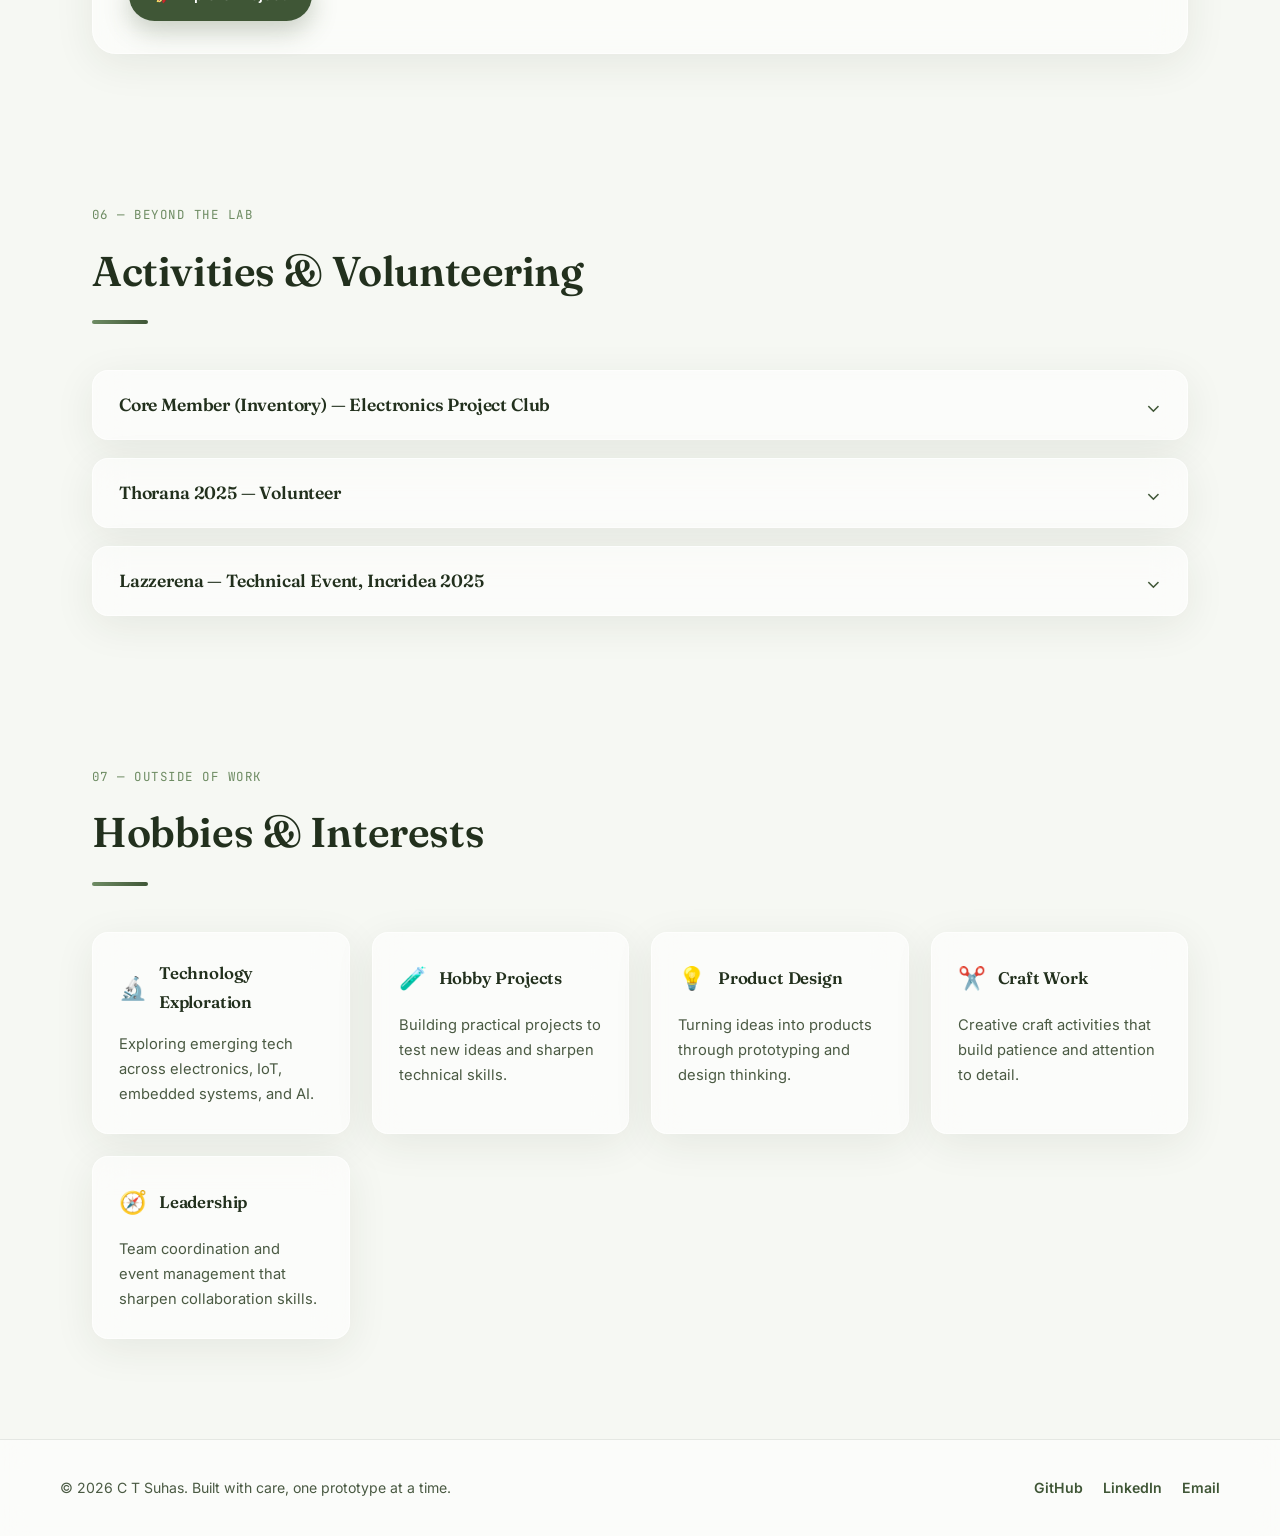
==== commit 145ae1f5: "Add portfolio favicon" ====
--- a/index.html
+++ b/index.html
@@ -588,4 +588,6 @@
 
 <script src="script.js"></script>
 </body>
-</html>+</html>
+
+<link rel="stylesheet" href="mobile.css">
--- a/style.css
+++ b/style.css
@@ -1783,76 +1783,3 @@
   .btn{ width:100%; }
   .hero-actions{ flex-direction:column; }
 }
-/* =====================================================================
-   ADDITIONAL MOBILE & TABLET REFINEMENTS
-   Everything above this line is unchanged from the original file.
-   Desktop (1024px and up) is not affected by anything below — these
-   rules only ever fire under a max-width query, and later source order
-   lets them safely refine the existing @media blocks above without
-   editing a single line of them.
-===================================================================== */
-
-/* Belt-and-suspenders: guarantee no horizontal scrollbar can ever
-   appear, on top of the existing body{overflow-x:hidden}. */
-html{
-  overflow-x:hidden;
-}
-
-/* Timeline (Education) and expandable-card (Internships/Activities)
-   headers put a title, a no-wrap date/duration, and a chevron in one
-   flex row. On phones narrower than ~640px a long institution/company
-   name plus a nowrap date can squeeze together uncomfortably. This
-   makes the title take its own line first, with the date + chevron
-   flowing onto a second line beneath it — same accordion, same click
-   behavior, just readable at any width. */
-@media (max-width:640px){
-  .timeline-header,
-  .expand-header{
-    flex-wrap:wrap;
-  }
-
-  .timeline-header > div,
-  .expand-header > div{
-    flex:1 1 100%;
-  }
-
-  .timeline-meta,
-  .expand-meta{
-    white-space:normal;
-  }
-}
-
-/* Contact info list: protect against a long email address or URL ever
-   forcing the row wider than the viewport on very narrow phones. */
-@media (max-width:480px){
-  .contact-info-item{
-    min-width:0;
-  }
-  .contact-info-item > div{
-    min-width:0;
-    overflow-wrap:break-word;
-    word-break:break-word;
-  }
-}
-
-/* Small-phone pass (iPhone SE / older Android widths). Tightens outer
-   padding a touch further and gives the speech bubbles an explicit
-   viewport-relative ceiling so they can never overflow the screen. */
-@media (max-width:380px){
-  .hero{ padding:110px 16px 36px; }
-  .container{ padding:0 16px; }
-  .section{ padding:64px 0 16px; }
-
-  .hero-avatar-bubble,
-  .contact-avatar-bubble{
-    max-width:calc(100vw - 48px);
-  }
-
-  .project-row,
-  .about-card,
-  .skill-card,
-  .contact-info-card,
-  .contact-form-card{
-    padding:20px;
-  }
-}
--- a/mobile.css
+++ b/mobile.css
@@ -0,0 +1,338 @@
+/* ==========================================================
+   C T SUHAS PORTFOLIO
+   MOBILE RESPONSIVE STYLESHEET
+   Target: Phones up to 430px wide
+   ----------------------------------------------------------
+   This file is intended to be loaded AFTER style.css.
+   It simplifies the mobile interface:
+   - Removes hero avatar, speech bubble and scroll cue
+   - Stacks hero content
+   - Full-width buttons
+   - 2x2 stats card
+   - Single-column sections
+   - Cleaner spacing
+   ========================================================== */
+
+@media screen and (max-width:430px){
+
+html,body{
+    overflow-x:hidden;
+    width:100%;
+    height:auto !important;
+    min-height:auto !important;
+}
+
+.container{
+    padding:0 18px;
+}
+
+.section{
+    padding:64px 0 24px;
+}
+
+.scroll-cue,
+.hero-avatar,
+.hero-avatar-mobile-toggle,
+.hero-avatar-bubble,
+.hero-visual-deco,
+.contact-avatar,
+.contact-avatar-mobile-toggle,
+.contact-avatar-bubble{
+    display:none !important;
+}
+
+.hero{
+    min-height:auto;
+    padding:96px 20px 36px;
+}
+
+.hero-inner{
+    display:flex;
+    flex-direction:column;
+    gap:28px;
+}
+
+.hero-copy{
+    text-align:center;
+}
+
+.hero-name{
+    font-size:2.7rem;
+    line-height:1.05;
+}
+
+.hero-role{
+    font-size:1rem;
+}
+
+.hero-intro{
+    max-width:100%;
+    text-align:center;
+}
+
+.hero-actions{
+    display:flex;
+    flex-direction:column;
+    gap:14px;
+    margin-bottom:32px;
+}
+
+.hero-actions .btn{
+    width:100%;
+}
+
+.hero-stats{
+    display:grid;
+    grid-template-columns:1fr 1fr;
+    gap:0;
+    background:var(--glass);
+    border:1px solid var(--glass-border);
+    border-radius:20px;
+    overflow:hidden;
+    backdrop-filter:blur(20px);
+}
+
+.stat{
+    align-items:center;
+    text-align:center;
+    padding:18px 8px;
+}
+
+.stat:nth-child(-n+2){
+    border-bottom:1px solid var(--line);
+}
+
+.stat:nth-child(odd){
+    border-right:1px solid var(--line);
+}
+
+.nav-toggle{
+    display:flex;
+}
+
+.nav-links{
+    position: fixed;
+    top: 60px;
+    left: 240px;
+    right: 16px;
+    width: 180px;
+    display: flex;
+    flex-direction: column;
+
+    background: #ffffff;          /* Solid white */
+    border: 1px solid rgba(0,0,0,0.08);
+
+    border-radius: 18px;
+
+    box-shadow: 0 12px 30px rgba(0,0,0,0.12);
+
+    backdrop-filter: none;
+    -webkit-backdrop-filter: none;
+
+    max-height: 0;
+    overflow: hidden;
+
+    opacity: 0;
+    transition: all 0.35s ease;
+}
+
+.nav-links.is-open{
+    max-height: 75vh;
+    opacity: 1;
+    overflow-y: auto;
+}
+
+.nav-links li a{
+    display:block;
+    text-align:center;
+    padding:14px;
+}
+
+.about-grid,
+.skills-grid,
+.contact-top-grid{
+    display:grid;
+    grid-template-columns:1fr;
+    gap:20px;
+}
+
+.timeline-header,
+.expand-header{
+    flex-wrap:wrap;
+}
+
+.timeline-header>div,
+.expand-header>div{
+    flex:1 1 100%;
+}
+
+.timeline-meta,
+.expand-meta{
+    white-space:normal;
+}
+
+.project-row{
+    padding:20px;
+}
+
+.form-row{
+    grid-template-columns:1fr;
+}
+
+.footer-inner{
+    flex-direction:column;
+    text-align:center;
+    gap:14px;
+}
+
+img{
+    max-width:100%;
+    height:auto;
+}
+
+}
+
+/* ===========================
+   CONTACT PAGE - MOBILE
+=========================== */
+
+@media screen and (max-width:430px){
+
+/* Hero */
+
+.hero{
+    min-height:28vh !important;
+    padding-top:68px !important;
+    padding-bottom:18px !important;
+}
+
+.hero-copy{
+    margin-bottom:8px;
+}
+
+.hero-copy .eyebrow{
+    margin-bottom:8px;
+}
+
+.hero-copy h1{
+    font-size:2.3rem;
+    margin-bottom:10px;
+}
+
+.hero-copy p{
+    font-size:.92rem;
+    line-height:1.6;
+    margin-bottom:0;
+}
+
+/* Main */
+
+main.container{
+    padding-top:8px !important;
+    min-height:auto !important;
+    height:auto !important;
+}
+
+/* Contact Section */
+
+.contact{
+    margin-top:0;
+    padding-top:0;
+}
+
+.contact-top-grid{
+    gap:16px;
+}
+
+/* Contact Cards */
+
+.contact-card{
+    padding:20px;
+    border-radius:18px;
+    margin-bottom:0;
+}
+
+/* Contact Items */
+
+.contact-item{
+    padding:12px 0;
+}
+
+.contact-item + .contact-item{
+    border-top:1px solid rgba(0,0,0,.06);
+}
+
+/* Icons */
+
+.contact-item-icon{
+    width:42px;
+    height:42px;
+}
+
+/* Form */
+
+.contact-form{
+    margin-top:0;
+}
+
+.form-row{
+    gap:12px;
+}
+
+.contact-form input,
+.contact-form textarea{
+
+    padding:13px 15px;
+
+    border-radius:14px;
+
+}
+
+.contact-form textarea{
+
+    min-height:120px;
+
+}
+
+.contact-form button{
+
+    margin-top:8px;
+
+    padding:14px;
+
+}
+
+/* Social */
+
+.contact-social{
+
+    margin-top:18px;
+
+}
+
+.contact-social a{
+
+    width:44px;
+    height:44px;
+
+}
+
+/* Footer */
+
+.site-footer{
+
+    margin-top:-20px;
+
+}
+
+}
+
+.scroll-progress{
+    position:fixed;
+    top:0;
+    left:0;
+    width:100%;
+    height:0px;
+    background:var(--glass);
+    border-bottom:1px solid var(--glass-border);
+}
